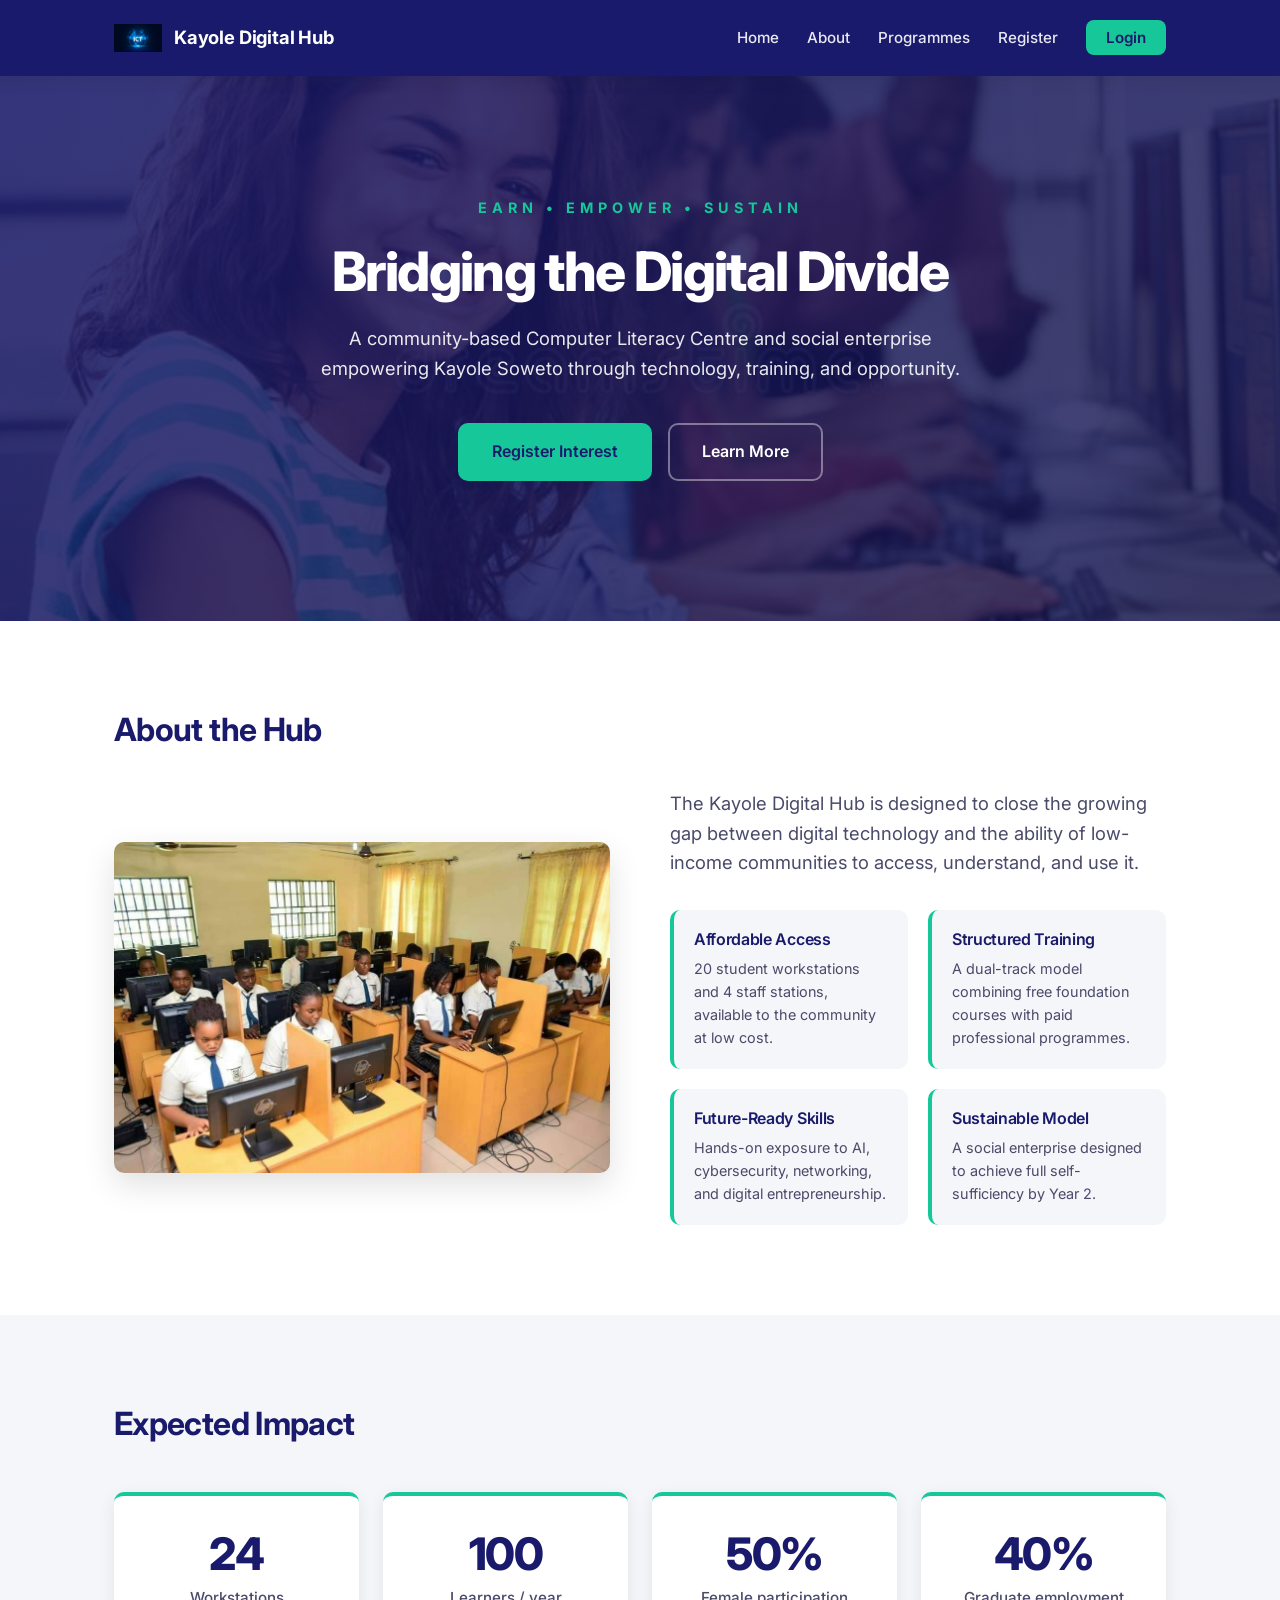
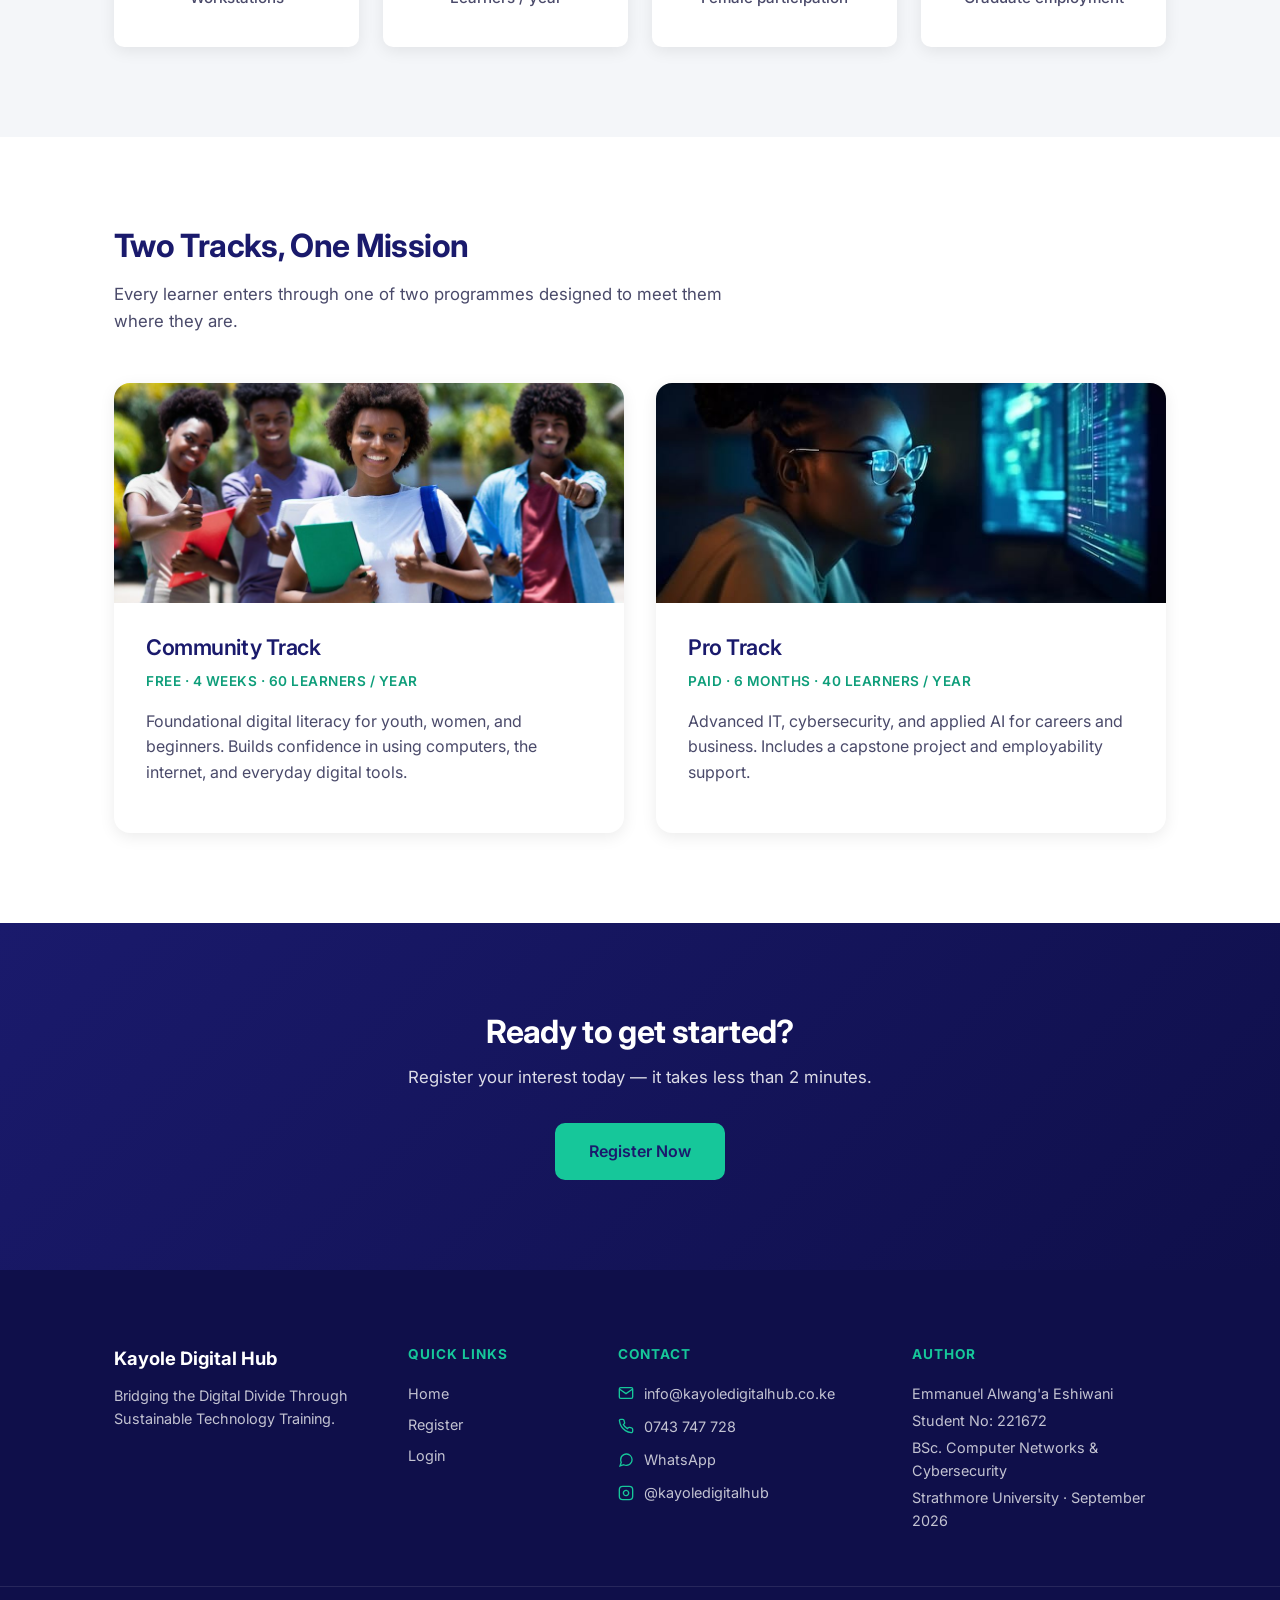
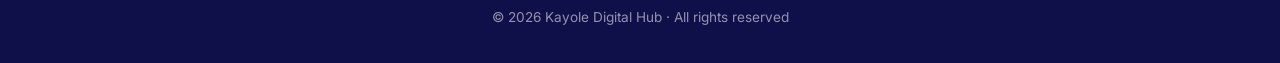
==== index.html @ 2f89bd7b "Add complete Kayole Digital Hub web application" ====
<!DOCTYPE html>
<html lang="en">
<head>
  <meta charset="UTF-8">
  <meta name="viewport" content="width=device-width, initial-scale=1.0">
  <title>Kayole Digital Hub — Bridging the Digital Divide</title>
  <meta name="description" content="A community-based Computer Literacy Centre and social enterprise in Kayole Soweto, Nairobi.">
  <link rel="icon" type="image/jpeg" href="assets/images/logo.jpeg">
  <link rel="preconnect" href="https://fonts.googleapis.com">
  <link rel="preconnect" href="https://fonts.gstatic.com" crossorigin>
  <link href="https://fonts.googleapis.com/css2?family=Inter:wght@400;500;600;700;800&display=swap" rel="stylesheet">
  <link rel="stylesheet" href="css/style.css">
</head>
<body>

  <!-- ============ NAVIGATION ============ -->
  <nav class="navbar">
    <div class="container nav-container">
      <a href="index.html" class="logo">
        <img src="assets/images/logo.jpeg" alt="Kayole Digital Hub logo" class="logo-img">
        <span>Kayole Digital Hub</span>
      </a>
      <ul class="nav-links">
        <li><a href="index.html">Home</a></li>
        <li><a href="#about">About</a></li>
        <li><a href="#tracks">Programmes</a></li>
        <li><a href="register.html">Register</a></li>
        <li><a href="login.html" class="btn-nav">Login</a></li>
      </ul>
    </div>
  </nav>

  <!-- ============ HERO ============ -->
  <header class="hero hero-image">
    <div class="hero-overlay"></div>
    <div class="container hero-content">
      <p class="tagline">EARN • EMPOWER • SUSTAIN</p>
      <h1>Bridging the Digital Divide</h1>
      <p class="hero-sub">
        A community-based Computer Literacy Centre and social enterprise
        empowering Kayole Soweto through technology, training, and opportunity.
      </p>
      <div class="hero-actions">
        <a href="register.html" class="btn-primary">Register Interest</a>
        <a href="#about" class="btn-secondary">Learn More</a>
      </div>
    </div>
  </header>

  <!-- ============ ABOUT ============ -->
  <section id="about" class="about">
    <div class="container">
      <h2>About the Hub</h2>
      <div class="about-layout">
        <div class="about-image">
          <img src="assets/images/about.jpg" alt="Learners at the Kayole Digital Hub">
        </div>
        <div class="about-text">
          <p class="lead">
            The Kayole Digital Hub is designed to close the growing gap between
            digital technology and the ability of low-income communities to access,
            understand, and use it.
          </p>
          <div class="about-grid">
            <div class="about-item">
              <h3>Affordable Access</h3>
              <p>20 student workstations and 4 staff stations, available to the community at low cost.</p>
            </div>
            <div class="about-item">
              <h3>Structured Training</h3>
              <p>A dual-track model combining free foundation courses with paid professional programmes.</p>
            </div>
            <div class="about-item">
              <h3>Future-Ready Skills</h3>
              <p>Hands-on exposure to AI, cybersecurity, networking, and digital entrepreneurship.</p>
            </div>
            <div class="about-item">
              <h3>Sustainable Model</h3>
              <p>A social enterprise designed to achieve full self-sufficiency by Year 2.</p>
            </div>
          </div>
        </div>
      </div>
    </div>
  </section>

  <!-- ============ IMPACT ============ -->
  <section class="impact">
    <div class="container">
      <h2>Expected Impact</h2>
      <div class="stats-grid">
        <div class="stat">
          <div class="stat-number">24</div>
          <div class="stat-label">Workstations</div>
        </div>
        <div class="stat">
          <div class="stat-number">100</div>
          <div class="stat-label">Learners / year</div>
        </div>
        <div class="stat">
          <div class="stat-number">50%</div>
          <div class="stat-label">Female participation</div>
        </div>
        <div class="stat">
          <div class="stat-number">40%</div>
          <div class="stat-label">Graduate employment</div>
        </div>
      </div>
    </div>
  </section>

  <!-- ============ TWO TRACKS ============ -->
  <section id="tracks" class="tracks">
    <div class="container">
      <h2>Two Tracks, One Mission</h2>
      <p class="section-intro">
        Every learner enters through one of two programmes designed to meet
        them where they are.
      </p>
      <div class="tracks-grid">
        <div class="track-card">
          <div class="track-image">
            <img src="assets/images/community-track.jpg" alt="Community Track learners">
          </div>
          <div class="track-body">
            <h3>Community Track</h3>
            <p class="track-meta">Free · 4 weeks · 60 learners / year</p>
            <p>Foundational digital literacy for youth, women, and beginners.
               Builds confidence in using computers, the internet, and everyday
               digital tools.</p>
          </div>
        </div>
        <div class="track-card">
          <div class="track-image">
            <img src="assets/images/pro-track.jpg" alt="Pro Track learners">
          </div>
          <div class="track-body">
            <h3>Pro Track</h3>
            <p class="track-meta">Paid · 6 months · 40 learners / year</p>
            <p>Advanced IT, cybersecurity, and applied AI for careers and business.
               Includes a capstone project and employability support.</p>
          </div>
        </div>
      </div>
    </div>
  </section>

  <!-- ============ CALL TO ACTION ============ -->
  <section class="cta">
    <div class="container">
      <h2>Ready to get started?</h2>
      <p>Register your interest today — it takes less than 2 minutes.</p>
      <a href="register.html" class="btn-primary">Register Now</a>
    </div>
  </section>

  <!-- ============ FOOTER ============ -->
  <footer class="footer">
    <div class="container footer-grid">

      <div class="footer-col">
        <p class="footer-brand">Kayole Digital Hub</p>
        <p>Bridging the Digital Divide Through Sustainable Technology Training.</p>
      </div>

      <div class="footer-col">
        <p class="footer-heading">Quick Links</p>
        <ul class="footer-links">
          <li><a href="index.html">Home</a></li>
          <li><a href="register.html">Register</a></li>
          <li><a href="login.html">Login</a></li>
        </ul>
      </div>

      <div class="footer-col">
        <p class="footer-heading">Contact</p>
        <ul class="footer-contact">
          <li>
            <svg width="16" height="16" viewBox="0 0 24 24" fill="none" stroke="currentColor" stroke-width="2"><path d="M4 4h16c1.1 0 2 .9 2 2v12c0 1.1-.9 2-2 2H4c-1.1 0-2-.9-2-2V6c0-1.1.9-2 2-2z"/><polyline points="22,6 12,13 2,6"/></svg>
            <a href="mailto:info@kayoledigitalhub.co.ke">info@kayoledigitalhub.co.ke</a>
          </li>
          <li>
            <svg width="16" height="16" viewBox="0 0 24 24" fill="none" stroke="currentColor" stroke-width="2"><path d="M22 16.92v3a2 2 0 0 1-2.18 2 19.79 19.79 0 0 1-8.63-3.07 19.5 19.5 0 0 1-6-6 19.79 19.79 0 0 1-3.07-8.67A2 2 0 0 1 4.11 2h3a2 2 0 0 1 2 1.72 12.84 12.84 0 0 0 .7 2.81 2 2 0 0 1-.45 2.11L8.09 9.91a16 16 0 0 0 6 6l1.27-1.27a2 2 0 0 1 2.11-.45 12.84 12.84 0 0 0 2.81.7A2 2 0 0 1 22 16.92z"/></svg>
            <a href="tel:0743747728">0743 747 728</a>
          </li>
          <li>
            <svg width="16" height="16" viewBox="0 0 24 24" fill="none" stroke="currentColor" stroke-width="2"><path d="M21 11.5a8.38 8.38 0 0 1-.9 3.8 8.5 8.5 0 0 1-7.6 4.7 8.38 8.38 0 0 1-3.8-.9L3 21l1.9-5.7a8.38 8.38 0 0 1-.9-3.8 8.5 8.5 0 0 1 4.7-7.6 8.38 8.38 0 0 1 3.8-.9h.5a8.48 8.48 0 0 1 8 8v.5z"/></svg>
            <a href="https://wa.me/254743747728" target="_blank" rel="noopener">WhatsApp</a>
          </li>
          <li>
            <svg width="16" height="16" viewBox="0 0 24 24" fill="none" stroke="currentColor" stroke-width="2"><rect x="2" y="2" width="20" height="20" rx="5" ry="5"/><path d="M16 11.37A4 4 0 1 1 12.63 8 4 4 0 0 1 16 11.37z"/><line x1="17.5" y1="6.5" x2="17.51" y2="6.5"/></svg>
            <a href="https://instagram.com/kayoledigitalhub" target="_blank" rel="noopener">@kayoledigitalhub</a>
          </li>
        </ul>
      </div>

      <div class="footer-col">
        <p class="footer-heading">Author</p>
        <p>Emmanuel Alwang'a Eshiwani</p>
        <p>Student No: 221672</p>
        <p>BSc. Computer Networks &amp; Cybersecurity</p>
        <p>Strathmore University · September 2026</p>
      </div>

    </div>
    <div class="footer-bottom">
      <p>© 2026 Kayole Digital Hub · All rights reserved</p>
    </div>
  </footer>

  <!-- ============ SCRIPTS ============ -->
  <script src="js/supabase.min.js"></script>
  <script src="js/supabase-config.js"></script>

</body>
</html>
---- css/style.css ----
/* ============================================
   KAYOLE DIGITAL HUB — Main Stylesheet
   Colours match the project PowerPoint theme
   ============================================ */

/* ---------- 1. VARIABLES ---------- */
:root {
  --navy: #1a1a6c;
  --navy-deep: #0f0f4a;
  --teal: #16c79a;
  --teal-dark: #0e9e7a;
  --white: #ffffff;
  --grey-light: #f4f6f9;
  --grey-mid: #e5e7eb;
  --grey-text: #4a4a6a;
  --shadow-sm: 0 2px 8px rgba(0, 0, 0, 0.06);
  --shadow: 0 4px 16px rgba(0, 0, 0, 0.08);
  --shadow-lg: 0 12px 32px rgba(0, 0, 0, 0.12);
  --radius: 10px;
  --radius-lg: 16px;
}

/* ---------- 2. RESET ---------- */
* {
  margin: 0;
  padding: 0;
  box-sizing: border-box;
}

html { scroll-behavior: smooth; }

/* ---------- 3. BASE ---------- */
body {
  font-family: 'Inter', 'Segoe UI', system-ui, sans-serif;
  font-size: 16px;
  line-height: 1.6;
  color: var(--grey-text);
  background: var(--white);
  -webkit-font-smoothing: antialiased;
}

.container {
  max-width: 1100px;
  margin: 0 auto;
  padding: 0 24px;
}

h1, h2, h3 {
  color: var(--navy);
  line-height: 1.2;
  margin-bottom: 0.5em;
  letter-spacing: -0.02em;
}

h1 { font-size: 2.8rem; font-weight: 800; }
h2 { font-size: 2rem; font-weight: 700; }
h3 { font-size: 1.25rem; font-weight: 600; }

p { margin-bottom: 1em; }

a { color: var(--teal-dark); text-decoration: none; transition: color 0.2s; }
a:hover { color: var(--teal); }

/* ---------- 4. NAVBAR ---------- */
.navbar {
  background: var(--navy);
  padding: 14px 0;
  position: sticky;
  top: 0;
  z-index: 100;
  box-shadow: var(--shadow);
}

.nav-container {
  display: flex;
  justify-content: space-between;
  align-items: center;
  gap: 24px;
}

.logo {
  display: flex;
  align-items: center;
  gap: 12px;
  color: var(--white);
  font-size: 1.15rem;
  font-weight: 700;
  letter-spacing: -0.01em;
}

.logo:hover { color: var(--white); }

.logo-img {
  width: 48px;
  height: 48px;
  object-fit: contain;
  border-radius: 6px;
}

.nav-links {
  list-style: none;
  display: flex;
  align-items: center;
  gap: 28px;
}

.nav-links a {
  color: rgba(255, 255, 255, 0.9);
  font-weight: 500;
  font-size: 0.95rem;
}

.nav-links a:hover {
  color: var(--teal);
}

.btn-nav {
  background: var(--teal);
  color: var(--navy) !important;
  padding: 8px 20px;
  border-radius: 8px;
  font-weight: 600 !important;
  transition: background 0.2s;
}

.btn-nav:hover {
  background: var(--teal-dark);
  color: var(--white) !important;
}

/* ---------- 5. HERO ---------- */
.hero {
  position: relative;
  background: linear-gradient(135deg, var(--navy) 0%, var(--navy-deep) 100%);
  color: var(--white);
  padding: 120px 0 140px;
  text-align: center;
  overflow: hidden;
}

.hero-image {
  background-image: url('../assets/images/hero.jpg');
  background-size: cover;
  background-position: center;
  background-repeat: no-repeat;
}

.hero-overlay {
  position: absolute;
  top: 0;
  left: 0;
  width: 100%;
  height: 100%;
  background: linear-gradient(135deg, rgba(26, 26, 108, 0.88), rgba(15, 15, 74, 0.78));
  z-index: 1;
}

.hero-content {
  position: relative;
  z-index: 2;
}

.hero h1 {
  color: var(--white);
  font-size: 3.4rem;
  margin-bottom: 20px;
  letter-spacing: -0.03em;
}

.tagline {
  color: var(--teal);
  font-weight: 700;
  letter-spacing: 5px;
  font-size: 0.9rem;
  margin-bottom: 20px;
  text-transform: uppercase;
}

.hero-sub {
  color: rgba(255, 255, 255, 0.9);
  font-size: 1.15rem;
  max-width: 640px;
  margin: 0 auto 40px;
  line-height: 1.6;
}

.hero-actions {
  display: flex;
  gap: 16px;
  justify-content: center;
  flex-wrap: wrap;
}

/* ---------- 6. BUTTONS ---------- */
.btn-primary,
.btn-secondary {
  display: inline-block;
  padding: 14px 32px;
  border-radius: var(--radius);
  font-weight: 600;
  font-size: 1rem;
  transition: background 0.2s, transform 0.1s, color 0.2s, border-color 0.2s;
  cursor: pointer;
  text-decoration: none;
}

.btn-primary {
  background: var(--teal);
  color: var(--navy);
  border: 2px solid var(--teal);
}

.btn-primary:hover {
  background: var(--teal-dark);
  border-color: var(--teal-dark);
  color: var(--white);
  transform: translateY(-2px);
}

.btn-secondary {
  background: transparent;
  color: var(--white);
  border: 2px solid rgba(255, 255, 255, 0.4);
}

.btn-secondary:hover {
  border-color: var(--teal);
  color: var(--teal);
  transform: translateY(-2px);
}

/* ---------- 7. ABOUT ---------- */
.about {
  padding: 90px 0;
  background: var(--white);
}

.about-layout {
  display: grid;
  grid-template-columns: 1fr 1fr;
  gap: 60px;
  align-items: center;
  margin-top: 40px;
}

.about-image img {
  width: 100%;
  height: auto;
  border-radius: var(--radius);
  box-shadow: var(--shadow-lg);
  display: block;
}

.about-text .lead {
  font-size: 1.15rem;
  margin-bottom: 32px;
  color: var(--grey-text);
}

.about-grid {
  display: grid;
  grid-template-columns: 1fr 1fr;
  gap: 20px;
}

.about-item {
  padding: 20px;
  background: var(--grey-light);
  border-radius: var(--radius);
  border-left: 4px solid var(--teal);
}

.about-item h3 {
  color: var(--navy);
  margin-bottom: 8px;
  font-size: 1rem;
}

.about-item p {
  font-size: 0.9rem;
  color: var(--grey-text);
  margin-bottom: 0;
}

/* ---------- 8. IMPACT ---------- */
.impact {
  background: var(--grey-light);
  padding: 90px 0;
}

.stats-grid {
  display: grid;
  grid-template-columns: repeat(auto-fit, minmax(180px, 1fr));
  gap: 24px;
  margin-top: 48px;
}

.stat {
  background: var(--white);
  padding: 36px 20px;
  border-radius: var(--radius);
  text-align: center;
  box-shadow: var(--shadow);
  border-top: 4px solid var(--teal);
  transition: transform 0.2s;
}

.stat:hover {
  transform: translateY(-4px);
}

.stat-number {
  font-size: 2.8rem;
  font-weight: 800;
  color: var(--navy);
  line-height: 1;
  margin-bottom: 10px;
  letter-spacing: -0.03em;
}

.stat-label {
  color: var(--grey-text);
  font-size: 0.95rem;
  font-weight: 500;
}

/* ---------- 9. TRACKS ---------- */
.tracks {
  padding: 90px 0;
}

.section-intro {
  font-size: 1.05rem;
  max-width: 620px;
  margin-bottom: 12px;
}

.tracks-grid {
  display: grid;
  grid-template-columns: repeat(auto-fit, minmax(320px, 1fr));
  gap: 32px;
  margin-top: 48px;
}

.track-card {
  background: var(--white);
  border-radius: var(--radius-lg);
  box-shadow: var(--shadow);
  overflow: hidden;
  transition: transform 0.2s, box-shadow 0.2s;
  display: flex;
  flex-direction: column;
}

.track-card:hover {
  transform: translateY(-4px);
  box-shadow: var(--shadow-lg);
}

.track-image {
  width: 100%;
  height: 220px;
  overflow: hidden;
}

.track-image img {
  width: 100%;
  height: 100%;
  object-fit: cover;
  display: block;
  transition: transform 0.4s;
}

.track-card:hover .track-image img {
  transform: scale(1.05);
}

.track-body {
  padding: 32px;
  flex: 1;
  display: flex;
  flex-direction: column;
}

.track-card h3 {
  color: var(--navy);
  font-size: 1.35rem;
  margin-bottom: 10px;
}

.track-meta {
  color: var(--teal-dark);
  font-size: 0.85rem;
  font-weight: 600;
  margin-bottom: 16px;
  text-transform: uppercase;
  letter-spacing: 0.5px;
}

/* ---------- 10. CALL TO ACTION ---------- */
.cta {
  background: linear-gradient(135deg, var(--navy) 0%, var(--navy-deep) 100%);
  color: var(--white);
  padding: 90px 0;
  text-align: center;
}

.cta h2 {
  color: var(--white);
  font-size: 2rem;
  margin-bottom: 12px;
}

.cta p {
  color: rgba(255, 255, 255, 0.85);
  font-size: 1.05rem;
  margin-bottom: 32px;
}

/* ---------- 11. FOOTER ---------- */
.footer {
  background: var(--navy-deep);
  color: rgba(255, 255, 255, 0.75);
  padding: 70px 0 0;
  font-size: 0.9rem;
}

.footer-grid {
  display: grid;
  grid-template-columns: 1.5fr 1fr 1.5fr 1.5fr;
  gap: 40px;
  padding-bottom: 50px;
}

.footer-col p {
  margin: 4px 0;
}

.footer-brand {
  color: var(--white) !important;
  font-weight: 700;
  font-size: 1.15rem;
  margin-bottom: 10px !important;
}

.footer-heading {
  color: var(--teal);
  font-weight: 700;
  font-size: 0.85rem;
  text-transform: uppercase;
  letter-spacing: 1px;
  margin-bottom: 16px !important;
}

.footer-links {
  list-style: none;
  padding: 0;
}

.footer-links li {
  margin-bottom: 8px;
}

.footer-links a {
  color: rgba(255, 255, 255, 0.75);
  transition: color 0.2s;
}

.footer-links a:hover {
  color: var(--teal);
}

.footer-contact {
  list-style: none;
  padding: 0;
}

.footer-contact li {
  display: flex;
  align-items: center;
  gap: 10px;
  margin-bottom: 10px;
}

.footer-contact svg {
  color: var(--teal);
  flex-shrink: 0;
}

.footer-contact a {
  color: rgba(255, 255, 255, 0.75);
  transition: color 0.2s;
}

.footer-contact a:hover {
  color: var(--teal);
}

.footer-bottom {
  border-top: 1px solid rgba(255, 255, 255, 0.1);
  padding: 20px 0;
  text-align: center;
  font-size: 0.85rem;
  color: rgba(255, 255, 255, 0.55);
}

/* ---------- 12. RESPONSIVE ---------- */
@media (max-width: 900px) {
  .about-layout,
  .footer-grid {
    grid-template-columns: 1fr;
    gap: 32px;
  }
}

@media (max-width: 700px) {
  .hero h1 { font-size: 2.2rem; }
  .hero { padding: 80px 0 90px; }
  .nav-links { gap: 14px; }
  .nav-links a { font-size: 0.85rem; }
  .logo { font-size: 1rem; gap: 8px; }
  .logo-img { width: 36px; height: 36px; }
  h2 { font-size: 1.6rem; }
  .stat-number { font-size: 2.2rem; }
  .about-grid { grid-template-columns: 1fr; }
  .tracks-grid { grid-template-columns: 1fr; }
  .track-image { height: 180px; }
}

/* ---------- 13. THANK YOU PAGE ---------- */
.thankyou-page {
  min-height: calc(100vh - 200px);
  display: flex;
  align-items: center;
  justify-content: center;
  padding: 80px 0;
  background: var(--grey-light);
}

.thankyou-container {
  max-width: 520px;
  text-align: center;
  background: var(--white);
  padding: 60px 40px;
  border-radius: var(--radius-lg);
  box-shadow: var(--shadow);
}

.thankyou-icon {
  width: 80px;
  height: 80px;
  border-radius: 50%;
  background: var(--teal);
  color: var(--white);
  font-size: 44px;
  font-weight: 700;
  display: flex;
  align-items: center;
  justify-content: center;
  margin: 0 auto 28px;
}

.thankyou-container h1 {
  color: var(--navy);
  margin-bottom: 16px;
}

.thankyou-container p {
  color: var(--grey-text);
  font-size: 1rem;
  margin-bottom: 12px;
}

.thankyou-container .btn-primary {
  margin-top: 24px;
}
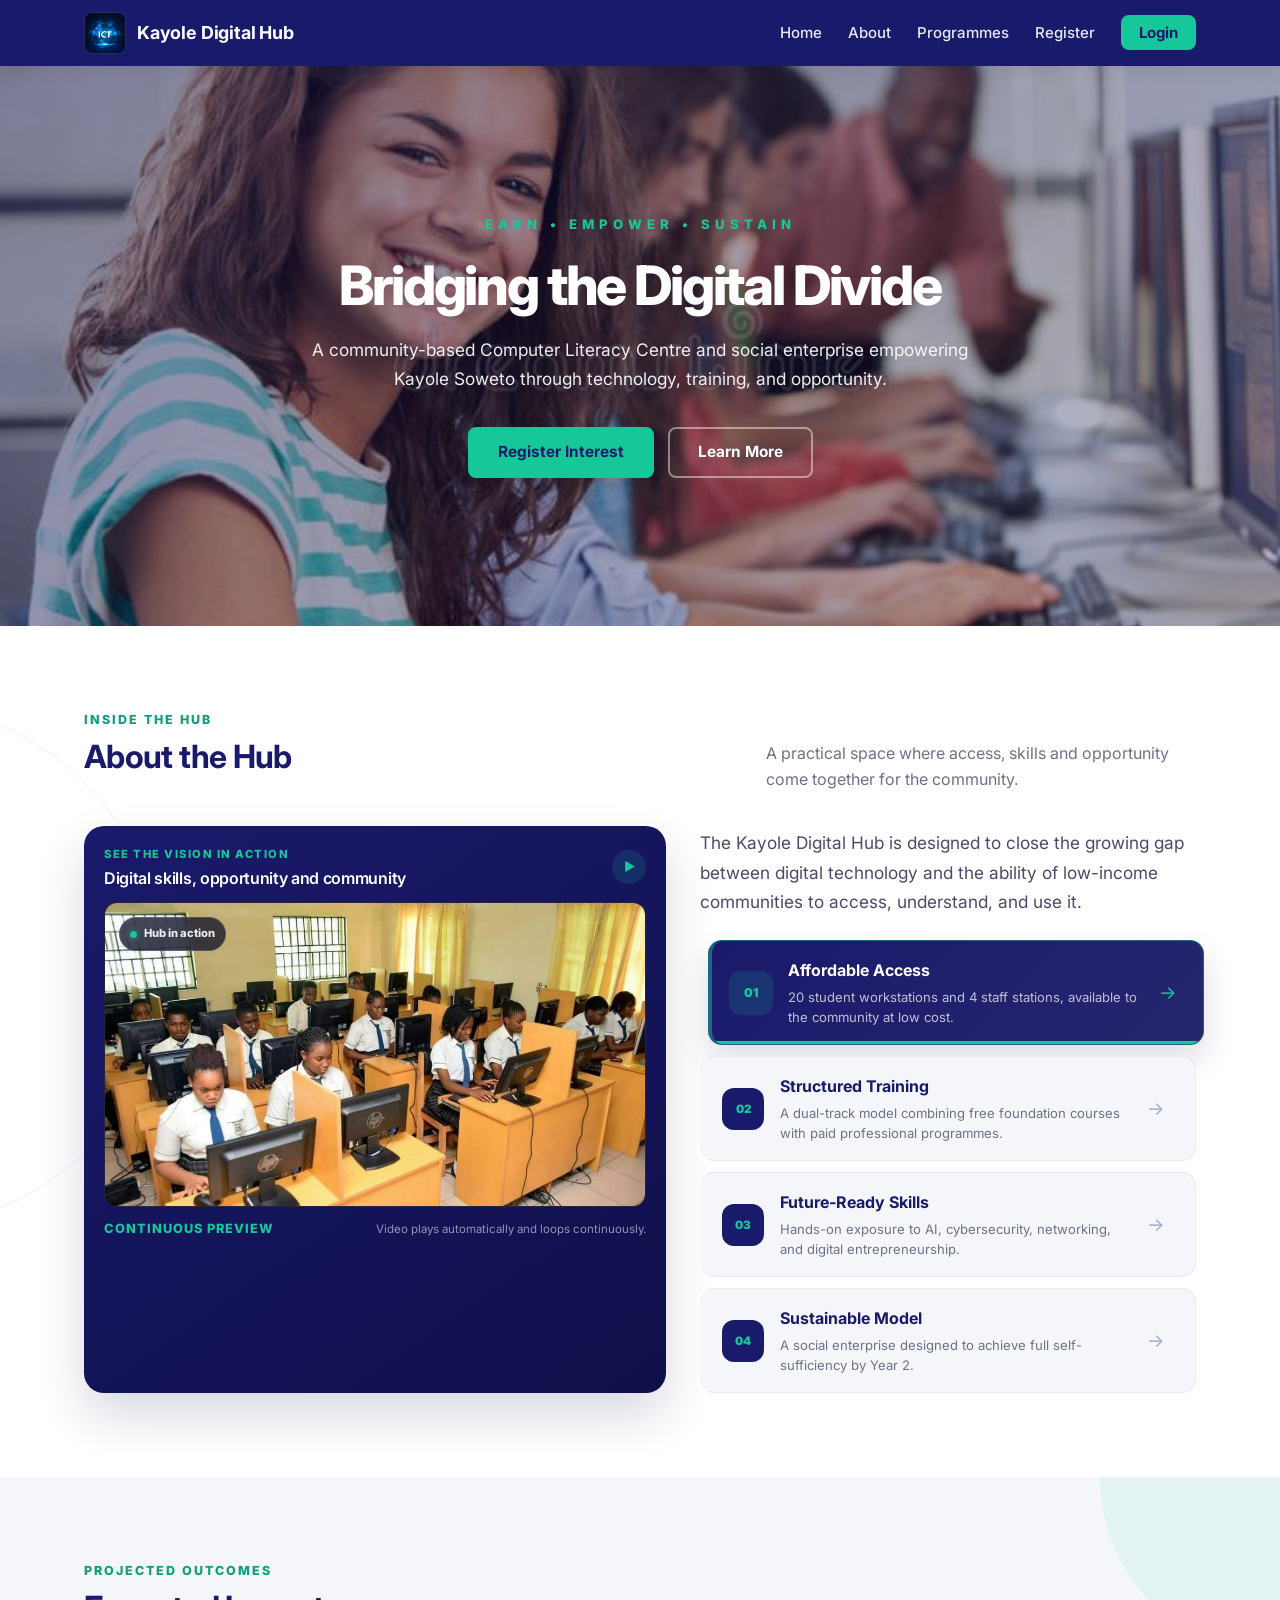
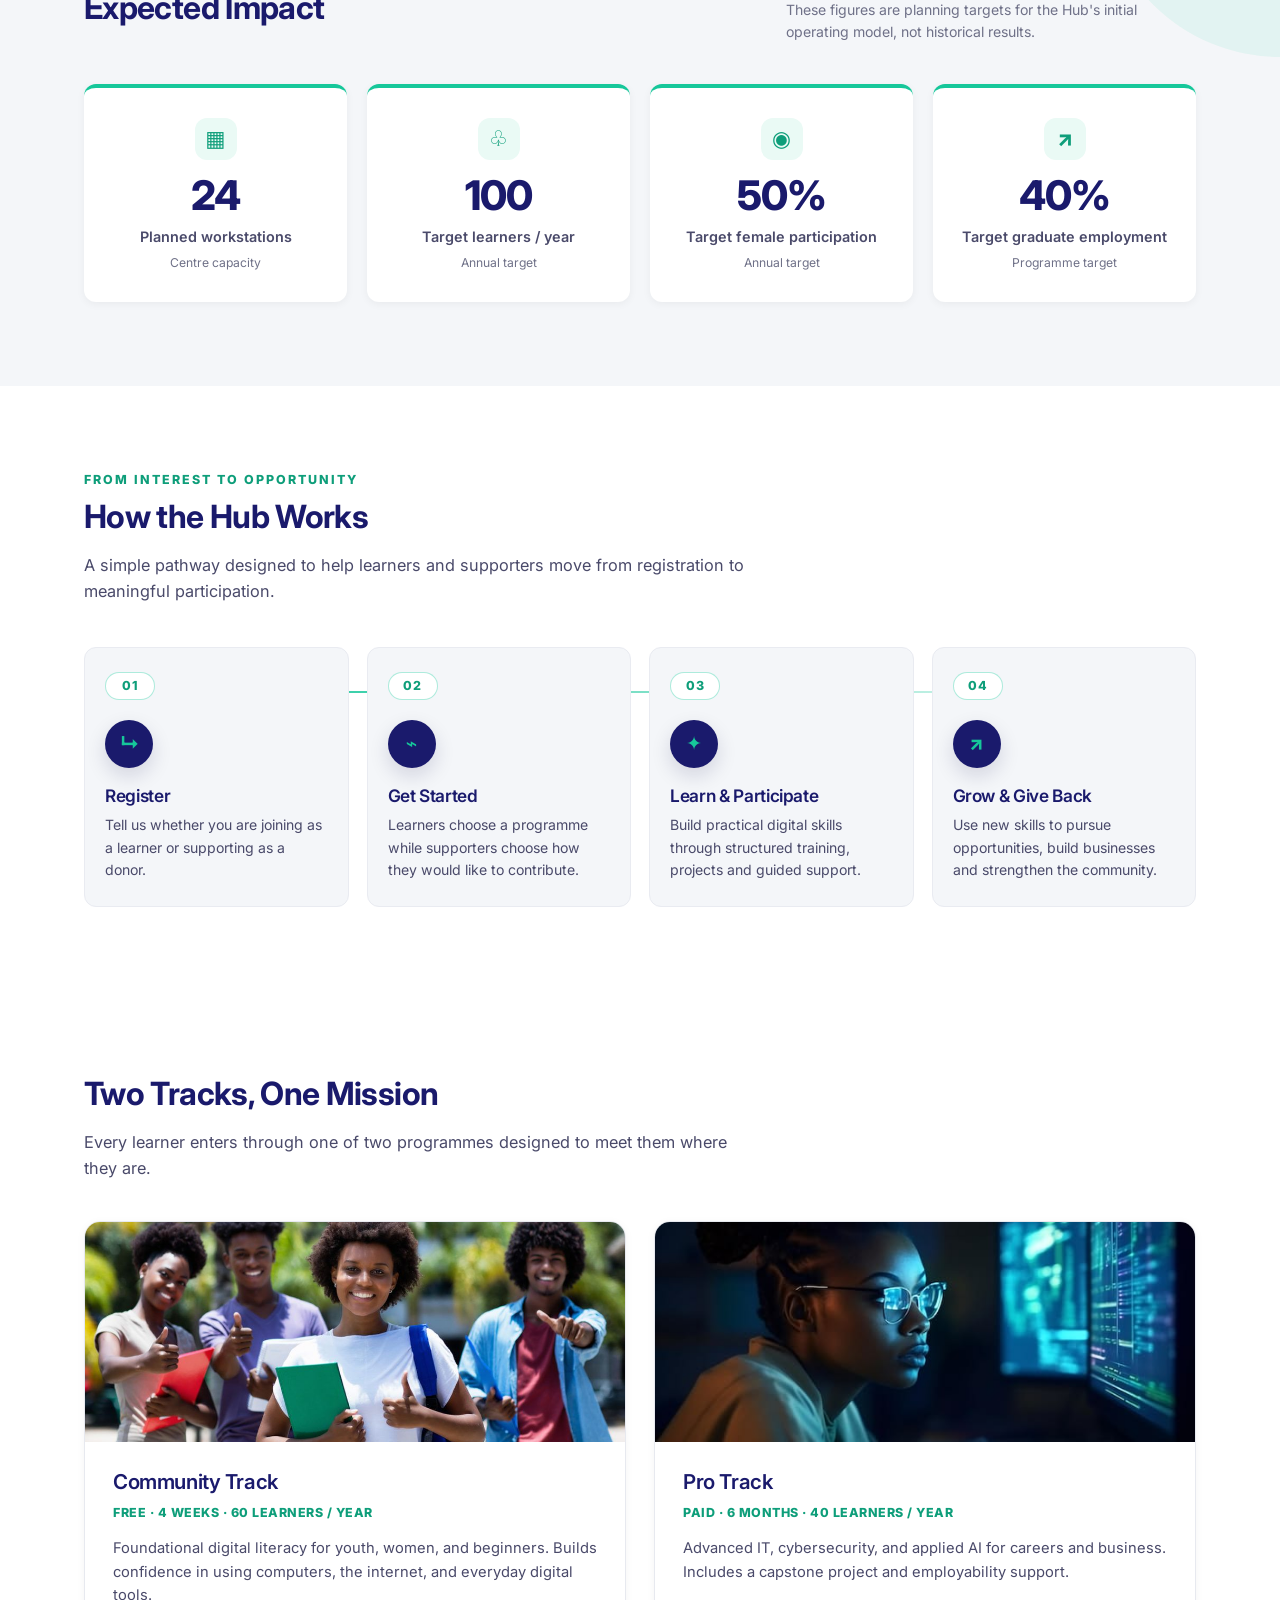
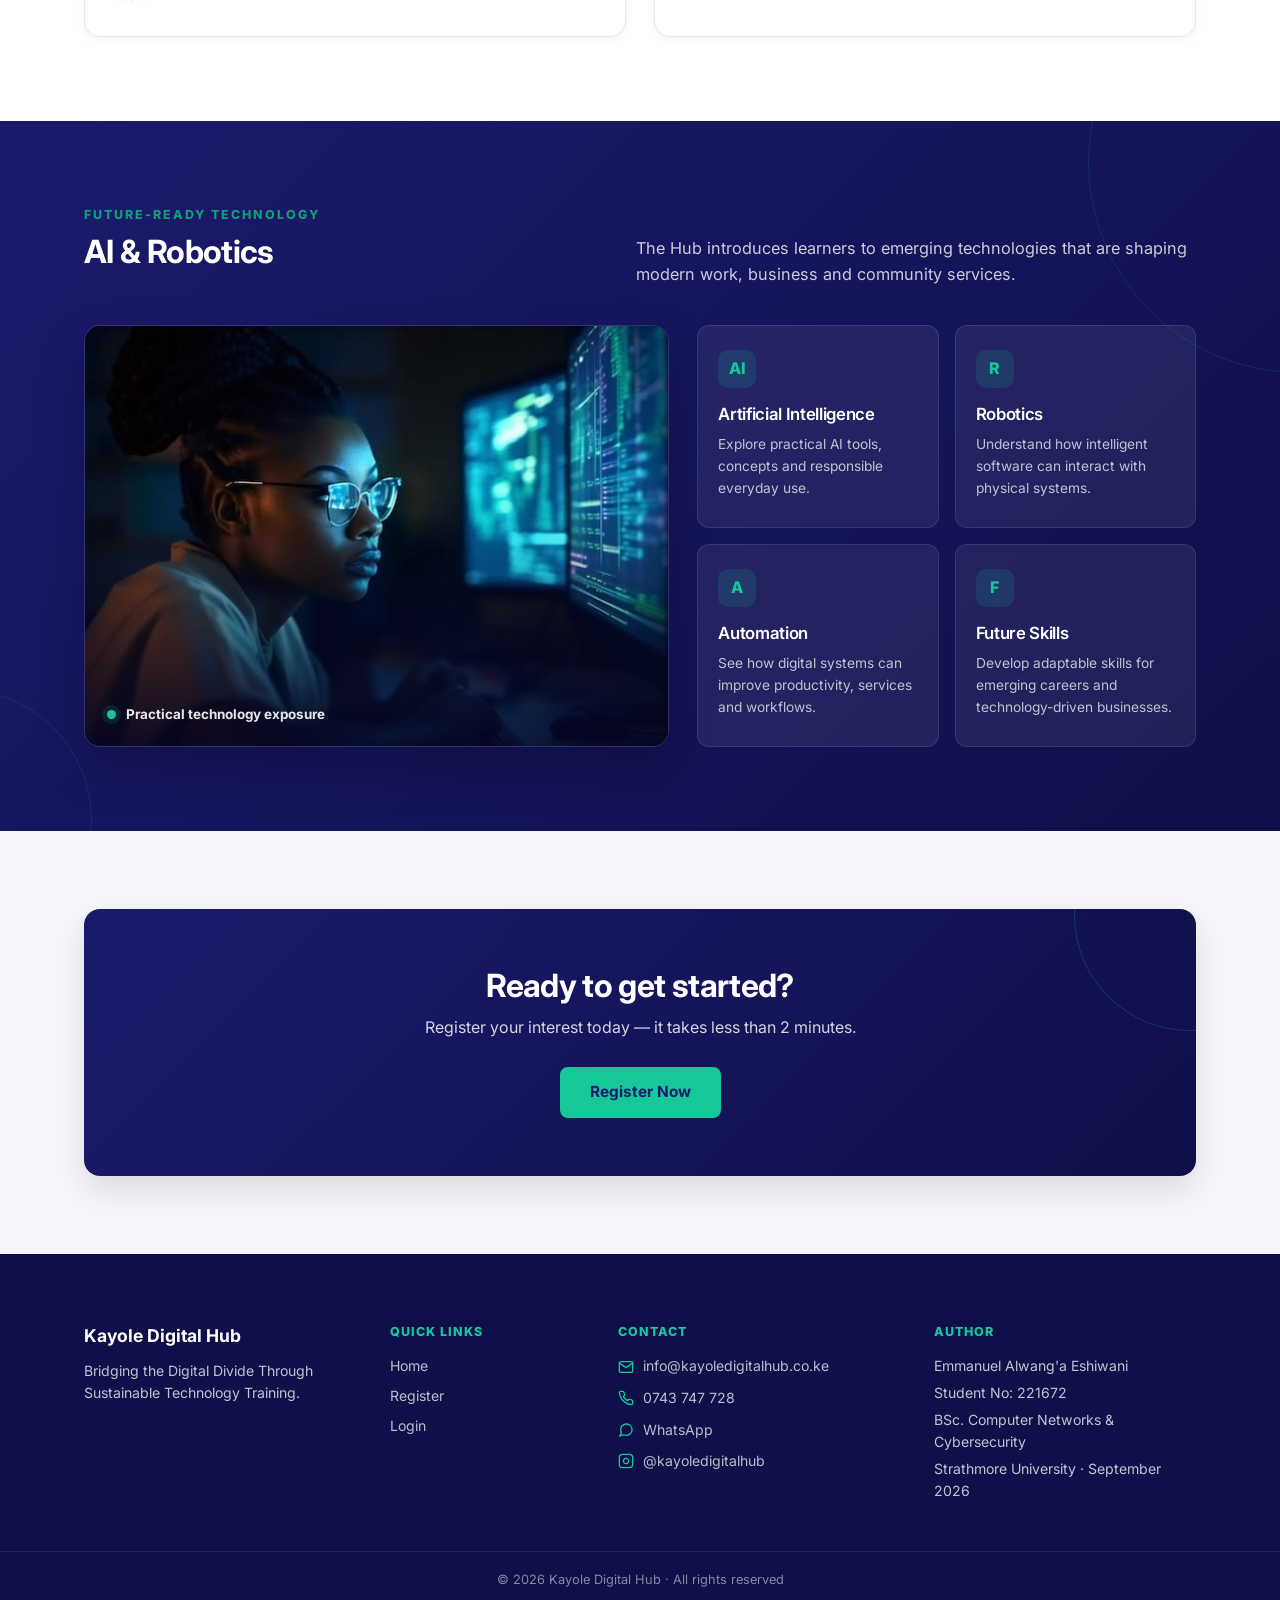
==== commit 52cf963d: "Update Kayole Digital Hub design and functionality" ====
--- a/index.html
+++ b/index.html
@@ -10,6 +10,7 @@
   <link rel="preconnect" href="https://fonts.gstatic.com" crossorigin>
   <link href="https://fonts.googleapis.com/css2?family=Inter:wght@400;500;600;700;800&display=swap" rel="stylesheet">
   <link rel="stylesheet" href="css/style.css">
+  <link rel="stylesheet" href="css/enhancements.css">
 </head>
 <body>
 
@@ -21,7 +22,7 @@
         <span>Kayole Digital Hub</span>
       </a>
       <ul class="nav-links">
-        <li><a href="index.html">Home</a></li>
+        <li><a href="index.html" aria-current="page">Home</a></li>
         <li><a href="#about">About</a></li>
         <li><a href="#tracks">Programmes</a></li>
         <li><a href="register.html">Register</a></li>
@@ -30,8 +31,13 @@
     </div>
   </nav>
 
-  <!-- ============ HERO ============ -->
-  <header class="hero hero-image">
+  <!-- ============ HERO (3-image cross-fade slideshow) ============ -->
+  <header class="hero">
+    <div class="hero-slides">
+      <div class="hero-slide active" style="background-image: url('assets/images/hero.jpg');"></div>
+      <div class="hero-slide" style="background-image: url('assets/images/hero-2.jpg');"></div>
+      <div class="hero-slide" style="background-image: url('assets/images/hero-3.jpg');"></div>
+    </div>
     <div class="hero-overlay"></div>
     <div class="container hero-content">
       <p class="tagline">EARN • EMPOWER • SUSTAIN</p>
@@ -48,36 +54,68 @@
   </header>
 
   <!-- ============ ABOUT ============ -->
-  <section id="about" class="about">
-    <div class="container">
-      <h2>About the Hub</h2>
-      <div class="about-layout">
-        <div class="about-image">
-          <img src="assets/images/about.jpg" alt="Learners at the Kayole Digital Hub">
-        </div>
-        <div class="about-text">
+  <section id="about" class="about about-showcase">
+    <div class="container">
+      <div class="about-heading reveal-item">
+        <div>
+          <p class="section-kicker">Inside the Hub</p>
+          <h2>About the Hub</h2>
+        </div>
+        <p class="about-heading-note">A practical space where access, skills and opportunity come together for the community.</p>
+      </div>
+
+      <div class="about-showcase-grid">
+        <div class="about-video-card reveal-item">
+          <div class="about-video-heading">
+            <div>
+              <span class="about-video-kicker">See the vision in action</span>
+              <h3>Digital skills, opportunity and community</h3>
+            </div>
+            <span class="about-play-badge" aria-hidden="true">▶</span>
+          </div>
+          <div class="about-video-frame">
+            <video class="hub-video" autoplay muted loop playsinline preload="metadata" poster="assets/images/about.jpg" aria-label="Kayole Digital Hub video">
+              <source src="assets/videos/videos.mp4" type="video/mp4">
+              Your browser does not support the video element.
+            </video>
+            <div class="video-live-badge"><span></span> Hub in action</div>
+          </div>
+          <div class="video-caption">
+            <span>Continuous preview</span>
+            <small>Video plays automatically and loops continuously.</small>
+          </div>
+        </div>
+
+        <div class="about-content-panel reveal-item">
           <p class="lead">
-            The Kayole Digital Hub is designed to close the growing gap between
-            digital technology and the ability of low-income communities to access,
-            understand, and use it.
+            The Kayole Digital Hub is designed to close the growing gap between digital technology and the ability of low-income communities to access, understand, and use it.
           </p>
-          <div class="about-grid">
-            <div class="about-item">
-              <h3>Affordable Access</h3>
-              <p>20 student workstations and 4 staff stations, available to the community at low cost.</p>
-            </div>
-            <div class="about-item">
-              <h3>Structured Training</h3>
-              <p>A dual-track model combining free foundation courses with paid professional programmes.</p>
-            </div>
-            <div class="about-item">
-              <h3>Future-Ready Skills</h3>
-              <p>Hands-on exposure to AI, cybersecurity, networking, and digital entrepreneurship.</p>
-            </div>
-            <div class="about-item">
-              <h3>Sustainable Model</h3>
-              <p>A social enterprise designed to achieve full self-sufficiency by Year 2.</p>
-            </div>
+
+          <div class="about-feature-list" data-about-rotation>
+            <button type="button" class="about-feature is-active" data-about-feature="0">
+              <span class="about-feature-number">01</span>
+              <span class="about-feature-copy"><strong>Affordable Access</strong><span>20 student workstations and 4 staff stations, available to the community at low cost.</span></span>
+              <span class="about-feature-arrow" aria-hidden="true">→</span>
+              <span class="about-feature-progress" aria-hidden="true"><i></i></span>
+            </button>
+            <button type="button" class="about-feature" data-about-feature="1">
+              <span class="about-feature-number">02</span>
+              <span class="about-feature-copy"><strong>Structured Training</strong><span>A dual-track model combining free foundation courses with paid professional programmes.</span></span>
+              <span class="about-feature-arrow" aria-hidden="true">→</span>
+              <span class="about-feature-progress" aria-hidden="true"><i></i></span>
+            </button>
+            <button type="button" class="about-feature" data-about-feature="2">
+              <span class="about-feature-number">03</span>
+              <span class="about-feature-copy"><strong>Future-Ready Skills</strong><span>Hands-on exposure to AI, cybersecurity, networking, and digital entrepreneurship.</span></span>
+              <span class="about-feature-arrow" aria-hidden="true">→</span>
+              <span class="about-feature-progress" aria-hidden="true"><i></i></span>
+            </button>
+            <button type="button" class="about-feature" data-about-feature="3">
+              <span class="about-feature-number">04</span>
+              <span class="about-feature-copy"><strong>Sustainable Model</strong><span>A social enterprise designed to achieve full self-sufficiency by Year 2.</span></span>
+              <span class="about-feature-arrow" aria-hidden="true">→</span>
+              <span class="about-feature-progress" aria-hidden="true"><i></i></span>
+            </button>
           </div>
         </div>
       </div>
@@ -87,24 +125,50 @@
   <!-- ============ IMPACT ============ -->
   <section class="impact">
     <div class="container">
-      <h2>Expected Impact</h2>
-      <div class="stats-grid">
-        <div class="stat">
-          <div class="stat-number">24</div>
-          <div class="stat-label">Workstations</div>
-        </div>
-        <div class="stat">
-          <div class="stat-number">100</div>
-          <div class="stat-label">Learners / year</div>
-        </div>
-        <div class="stat">
-          <div class="stat-number">50%</div>
-          <div class="stat-label">Female participation</div>
-        </div>
-        <div class="stat">
-          <div class="stat-number">40%</div>
-          <div class="stat-label">Graduate employment</div>
-        </div>
+      <div class="impact-heading">
+        <div><p class="section-kicker">Projected Outcomes</p><h2>Expected Impact</h2></div>
+        <p class="impact-note">These figures are planning targets for the Hub's initial operating model, not historical results.</p>
+      </div>
+      <div class="stats-grid reveal-group">
+        <div class="stat reveal-item">
+          <div class="stat-icon" aria-hidden="true">▦</div>
+          <div class="stat-number" data-count="24">0</div>
+          <div class="stat-label">Planned workstations</div>
+          <p class="stat-note">Centre capacity</p>
+        </div>
+        <div class="stat reveal-item">
+          <div class="stat-icon" aria-hidden="true">♧</div>
+          <div class="stat-number" data-count="100">0</div>
+          <div class="stat-label">Target learners / year</div>
+          <p class="stat-note">Annual target</p>
+        </div>
+        <div class="stat reveal-item">
+          <div class="stat-icon" aria-hidden="true">◉</div>
+          <div class="stat-number" data-count="50" data-suffix="%">0%</div>
+          <div class="stat-label">Target female participation</div>
+          <p class="stat-note">Annual target</p>
+        </div>
+        <div class="stat reveal-item">
+          <div class="stat-icon" aria-hidden="true">↗</div>
+          <div class="stat-number" data-count="40" data-suffix="%">0%</div>
+          <div class="stat-label">Target graduate employment</div>
+          <p class="stat-note">Programme target</p>
+        </div>
+      </div>
+    </div>
+  </section>
+
+  <!-- ============ HOW THE HUB WORKS ============ -->
+  <section class="how-section">
+    <div class="container">
+      <p class="section-kicker">From interest to opportunity</p>
+      <h2>How the Hub Works</h2>
+      <p class="section-intro">A simple pathway designed to help learners and supporters move from registration to meaningful participation.</p>
+      <div class="process-grid reveal-group">
+        <div class="process-step reveal-item"><div class="process-number">01</div><div class="process-marker">↳</div><h3>Register</h3><p>Tell us whether you are joining as a learner or supporting as a donor.</p></div>
+        <div class="process-step reveal-item"><div class="process-number">02</div><div class="process-marker">⌁</div><h3>Get Started</h3><p>Learners choose a programme while supporters choose how they would like to contribute.</p></div>
+        <div class="process-step reveal-item"><div class="process-number">03</div><div class="process-marker">✦</div><h3>Learn &amp; Participate</h3><p>Build practical digital skills through structured training, projects and guided support.</p></div>
+        <div class="process-step reveal-item"><div class="process-number">04</div><div class="process-marker">↗</div><h3>Grow &amp; Give Back</h3><p>Use new skills to pursue opportunities, build businesses and strengthen the community.</p></div>
       </div>
     </div>
   </section>
@@ -117,8 +181,8 @@
         Every learner enters through one of two programmes designed to meet
         them where they are.
       </p>
-      <div class="tracks-grid">
-        <div class="track-card">
+      <div class="tracks-grid reveal-group">
+        <div class="track-card reveal-item">
           <div class="track-image">
             <img src="assets/images/community-track.jpg" alt="Community Track learners">
           </div>
@@ -130,7 +194,7 @@
                digital tools.</p>
           </div>
         </div>
-        <div class="track-card">
+        <div class="track-card reveal-item">
           <div class="track-image">
             <img src="assets/images/pro-track.jpg" alt="Pro Track learners">
           </div>
@@ -145,24 +209,48 @@
     </div>
   </section>
 
+  <!-- ============ AI & ROBOTICS ============ -->
+  <section class="ai-section">
+    <div class="container">
+      <div class="ai-heading reveal-item">
+        <div><p class="section-kicker">Future-ready technology</p><h2>AI &amp; Robotics</h2></div>
+        <p class="section-intro">The Hub introduces learners to emerging technologies that are shaping modern work, business and community services.</p>
+      </div>
+      <div class="ai-feature reveal-group">
+        <div class="ai-visual reveal-item">
+          <img src="assets/images/pro-track.jpg" alt="Learner exploring technology in a digital environment">
+          <div class="ai-visual-overlay">
+            <span class="ai-live-dot"></span> Practical technology exposure
+          </div>
+        </div>
+        <div class="ai-grid reveal-group">
+          <div class="ai-card reveal-item"><div class="ai-icon">AI</div><h3>Artificial Intelligence</h3><p>Explore practical AI tools, concepts and responsible everyday use.</p></div>
+          <div class="ai-card reveal-item"><div class="ai-icon">R</div><h3>Robotics</h3><p>Understand how intelligent software can interact with physical systems.</p></div>
+          <div class="ai-card reveal-item"><div class="ai-icon">A</div><h3>Automation</h3><p>See how digital systems can improve productivity, services and workflows.</p></div>
+          <div class="ai-card reveal-item"><div class="ai-icon">F</div><h3>Future Skills</h3><p>Develop adaptable skills for emerging careers and technology-driven businesses.</p></div>
+        </div>
+      </div>
+    </div>
+  </section>
+
   <!-- ============ CALL TO ACTION ============ -->
   <section class="cta">
     <div class="container">
+      <div class="cta-panel reveal-item">
       <h2>Ready to get started?</h2>
       <p>Register your interest today — it takes less than 2 minutes.</p>
       <a href="register.html" class="btn-primary">Register Now</a>
+      </div>
     </div>
   </section>
 
   <!-- ============ FOOTER ============ -->
   <footer class="footer">
     <div class="container footer-grid">
-
       <div class="footer-col">
         <p class="footer-brand">Kayole Digital Hub</p>
         <p>Bridging the Digital Divide Through Sustainable Technology Training.</p>
       </div>
-
       <div class="footer-col">
         <p class="footer-heading">Quick Links</p>
         <ul class="footer-links">
@@ -171,29 +259,15 @@
           <li><a href="login.html">Login</a></li>
         </ul>
       </div>
-
       <div class="footer-col">
         <p class="footer-heading">Contact</p>
         <ul class="footer-contact">
-          <li>
-            <svg width="16" height="16" viewBox="0 0 24 24" fill="none" stroke="currentColor" stroke-width="2"><path d="M4 4h16c1.1 0 2 .9 2 2v12c0 1.1-.9 2-2 2H4c-1.1 0-2-.9-2-2V6c0-1.1.9-2 2-2z"/><polyline points="22,6 12,13 2,6"/></svg>
-            <a href="mailto:info@kayoledigitalhub.co.ke">info@kayoledigitalhub.co.ke</a>
-          </li>
-          <li>
-            <svg width="16" height="16" viewBox="0 0 24 24" fill="none" stroke="currentColor" stroke-width="2"><path d="M22 16.92v3a2 2 0 0 1-2.18 2 19.79 19.79 0 0 1-8.63-3.07 19.5 19.5 0 0 1-6-6 19.79 19.79 0 0 1-3.07-8.67A2 2 0 0 1 4.11 2h3a2 2 0 0 1 2 1.72 12.84 12.84 0 0 0 .7 2.81 2 2 0 0 1-.45 2.11L8.09 9.91a16 16 0 0 0 6 6l1.27-1.27a2 2 0 0 1 2.11-.45 12.84 12.84 0 0 0 2.81.7A2 2 0 0 1 22 16.92z"/></svg>
-            <a href="tel:0743747728">0743 747 728</a>
-          </li>
-          <li>
-            <svg width="16" height="16" viewBox="0 0 24 24" fill="none" stroke="currentColor" stroke-width="2"><path d="M21 11.5a8.38 8.38 0 0 1-.9 3.8 8.5 8.5 0 0 1-7.6 4.7 8.38 8.38 0 0 1-3.8-.9L3 21l1.9-5.7a8.38 8.38 0 0 1-.9-3.8 8.5 8.5 0 0 1 4.7-7.6 8.38 8.38 0 0 1 3.8-.9h.5a8.48 8.48 0 0 1 8 8v.5z"/></svg>
-            <a href="https://wa.me/254743747728" target="_blank" rel="noopener">WhatsApp</a>
-          </li>
-          <li>
-            <svg width="16" height="16" viewBox="0 0 24 24" fill="none" stroke="currentColor" stroke-width="2"><rect x="2" y="2" width="20" height="20" rx="5" ry="5"/><path d="M16 11.37A4 4 0 1 1 12.63 8 4 4 0 0 1 16 11.37z"/><line x1="17.5" y1="6.5" x2="17.51" y2="6.5"/></svg>
-            <a href="https://instagram.com/kayoledigitalhub" target="_blank" rel="noopener">@kayoledigitalhub</a>
-          </li>
+          <li><svg width="16" height="16" viewBox="0 0 24 24" fill="none" stroke="currentColor" stroke-width="2"><path d="M4 4h16c1.1 0 2 .9 2 2v12c0 1.1-.9 2-2 2H4c-1.1 0-2-.9-2-2V6c0-1.1.9-2 2-2z"/><polyline points="22,6 12,13 2,6"/></svg><a href="mailto:info@kayoledigitalhub.co.ke">info@kayoledigitalhub.co.ke</a></li>
+          <li><svg width="16" height="16" viewBox="0 0 24 24" fill="none" stroke="currentColor" stroke-width="2"><path d="M22 16.92v3a2 2 0 0 1-2.18 2 19.79 19.79 0 0 1-8.63-3.07 19.5 19.5 0 0 1-6-6 19.79 19.79 0 0 1-3.07-8.67A2 2 0 0 1 4.11 2h3a2 2 0 0 1 2 1.72 12.84 12.84 0 0 0 .7 2.81 2 2 0 0 1-.45 2.11L8.09 9.91a16 16 0 0 0 6 6l1.27-1.27a2 2 0 0 1 2.11-.45 12.84 12.84 0 0 1 2.81.7A2 2 0 0 1 22 16.92z"/></svg><a href="tel:0743747728">0743 747 728</a></li>
+          <li><svg width="16" height="16" viewBox="0 0 24 24" fill="none" stroke="currentColor" stroke-width="2"><path d="M21 11.5a8.38 8.38 0 0 1-.9 3.8 8.5 8.5 0 0 1-7.6 4.7 8.38 8.38 0 0 1-3.8-.9L3 21l1.9-5.7a8.38 8.38 0 0 1-.9-3.8 8.5 8.5 0 0 1 4.7-7.6 8.38 8.38 0 0 1 3.8-.9h.5a8.48 8.48 0 0 1 8 8v.5z"/></svg><a href="https://wa.me/254743747728" target="_blank" rel="noopener">WhatsApp</a></li>
+          <li><svg width="16" height="16" viewBox="0 0 24 24" fill="none" stroke="currentColor" stroke-width="2"><rect x="2" y="2" width="20" height="20" rx="5" ry="5"/><path d="M16 11.37A4 4 0 1 1 12.63 8 4 4 0 0 1 16 11.37z"/><line x1="17.5" y1="6.5" x2="17.51" y2="6.5"/></svg><a href="https://instagram.com/kayoledigitalhub" target="_blank" rel="noopener">@kayoledigitalhub</a></li>
         </ul>
       </div>
-
       <div class="footer-col">
         <p class="footer-heading">Author</p>
         <p>Emmanuel Alwang'a Eshiwani</p>
@@ -201,16 +275,29 @@
         <p>BSc. Computer Networks &amp; Cybersecurity</p>
         <p>Strathmore University · September 2026</p>
       </div>
-
-    </div>
-    <div class="footer-bottom">
-      <p>© 2026 Kayole Digital Hub · All rights reserved</p>
-    </div>
+    </div>
+    <div class="footer-bottom"><p>© 2026 Kayole Digital Hub · All rights reserved</p></div>
   </footer>
 
   <!-- ============ SCRIPTS ============ -->
   <script src="js/supabase.min.js"></script>
   <script src="js/supabase-config.js"></script>
+  <script src="js/site-enhancements.js"></script>
+
+  <!-- Hero slideshow — cross-fade every 5s -->
+  <script>
+    (function () {
+      const slides = document.querySelectorAll('.hero-slide');
+      if (slides.length < 2) return;
+
+      let current = 0;
+      setInterval(function () {
+        slides[current].classList.remove('active');
+        current = (current + 1) % slides.length;
+        slides[current].classList.add('active');
+      }, 5000);
+    })();
+  </script>
 
 </body>
 </html>
--- a/css/style.css
+++ b/css/style.css
@@ -1,9 +1,8 @@
 /* ============================================
    KAYOLE DIGITAL HUB — Main Stylesheet
-   Colours match the project PowerPoint theme
+   Unified visual system for public pages
    ============================================ */
 
-/* ---------- 1. VARIABLES ---------- */
 :root {
   --navy: #1a1a6c;
   --navy-deep: #0f0f4a;
@@ -13,23 +12,19 @@
   --grey-light: #f4f6f9;
   --grey-mid: #e5e7eb;
   --grey-text: #4a4a6a;
-  --shadow-sm: 0 2px 8px rgba(0, 0, 0, 0.06);
-  --shadow: 0 4px 16px rgba(0, 0, 0, 0.08);
-  --shadow-lg: 0 12px 32px rgba(0, 0, 0, 0.12);
-  --radius: 10px;
+  --grey-muted: #6f7188;
+  --success-bg: #eafaf5;
+  --danger: #e63946;
+  --shadow-sm: 0 2px 8px rgba(0, 0, 0, 0.05);
+  --shadow: 0 4px 16px rgba(0, 0, 0, 0.07);
+  --shadow-lg: 0 14px 34px rgba(0, 0, 0, 0.11);
+  --radius-sm: 8px;
+  --radius: 12px;
   --radius-lg: 16px;
 }
 
-/* ---------- 2. RESET ---------- */
-* {
-  margin: 0;
-  padding: 0;
-  box-sizing: border-box;
-}
-
+* { margin: 0; padding: 0; box-sizing: border-box; }
 html { scroll-behavior: smooth; }
-
-/* ---------- 3. BASE ---------- */
 body {
   font-family: 'Inter', 'Segoe UI', system-ui, sans-serif;
   font-size: 16px;
@@ -39,538 +34,194 @@
   -webkit-font-smoothing: antialiased;
 }
 
-.container {
-  max-width: 1100px;
-  margin: 0 auto;
-  padding: 0 24px;
-}
-
-h1, h2, h3 {
-  color: var(--navy);
-  line-height: 1.2;
-  margin-bottom: 0.5em;
-  letter-spacing: -0.02em;
-}
-
+.container { max-width: 1160px; margin: 0 auto; padding: 0 24px; }
+.dashboard-container { max-width: 1200px; }
+
+h1, h2, h3 { color: var(--navy); line-height: 1.2; margin-bottom: .5em; letter-spacing: -.02em; }
 h1 { font-size: 2.8rem; font-weight: 800; }
 h2 { font-size: 2rem; font-weight: 700; }
 h3 { font-size: 1.25rem; font-weight: 600; }
-
 p { margin-bottom: 1em; }
-
-a { color: var(--teal-dark); text-decoration: none; transition: color 0.2s; }
+a { color: var(--teal-dark); text-decoration: none; transition: color .2s; }
 a:hover { color: var(--teal); }
-
-/* ---------- 4. NAVBAR ---------- */
+button, input, select, textarea { font: inherit; }
+
+/* ---------- NAVIGATION ---------- */
 .navbar {
   background: var(--navy);
-  padding: 14px 0;
+  padding: 12px 0;
   position: sticky;
   top: 0;
   z-index: 100;
   box-shadow: var(--shadow);
 }
-
-.nav-container {
-  display: flex;
-  justify-content: space-between;
-  align-items: center;
-  gap: 24px;
-}
-
-.logo {
-  display: flex;
-  align-items: center;
-  gap: 12px;
-  color: var(--white);
-  font-size: 1.15rem;
-  font-weight: 700;
-  letter-spacing: -0.01em;
-}
-
+.nav-container { display: flex; justify-content: space-between; align-items: center; gap: 24px; }
+.logo { display: flex; align-items: center; gap: 11px; color: var(--white); font-size: 1.12rem; font-weight: 700; letter-spacing: -.01em; }
 .logo:hover { color: var(--white); }
-
 .logo-img {
-  width: 48px;
-  height: 48px;
-  object-fit: contain;
-  border-radius: 6px;
-}
-
-.nav-links {
-  list-style: none;
-  display: flex;
-  align-items: center;
-  gap: 28px;
-}
-
-.nav-links a {
-  color: rgba(255, 255, 255, 0.9);
-  font-weight: 500;
-  font-size: 0.95rem;
-}
-
-.nav-links a:hover {
-  color: var(--teal);
-}
-
+  width: 42px;
+  height: 42px;
+  object-fit: cover;
+  object-position: center;
+  border-radius: var(--radius-sm);
+  background: var(--navy-deep);
+  border: 1px solid rgba(255,255,255,.12);
+}
+.nav-links { list-style: none; display: flex; align-items: center; gap: 26px; }
+.nav-links a { color: rgba(255,255,255,.9); font-weight: 500; font-size: .94rem; }
+.nav-links a:hover, .nav-links a.active { color: var(--teal); }
 .btn-nav {
   background: var(--teal);
   color: var(--navy) !important;
-  padding: 8px 20px;
-  border-radius: 8px;
-  font-weight: 600 !important;
-  transition: background 0.2s;
-}
-
-.btn-nav:hover {
-  background: var(--teal-dark);
-  color: var(--white) !important;
-}
-
-/* ---------- 5. HERO ---------- */
-.hero {
-  position: relative;
-  background: linear-gradient(135deg, var(--navy) 0%, var(--navy-deep) 100%);
-  color: var(--white);
-  padding: 120px 0 140px;
-  text-align: center;
-  overflow: hidden;
-}
-
-.hero-image {
-  background-image: url('../assets/images/hero.jpg');
-  background-size: cover;
-  background-position: center;
-  background-repeat: no-repeat;
-}
-
-.hero-overlay {
-  position: absolute;
-  top: 0;
-  left: 0;
-  width: 100%;
-  height: 100%;
-  background: linear-gradient(135deg, rgba(26, 26, 108, 0.88), rgba(15, 15, 74, 0.78));
-  z-index: 1;
-}
-
-.hero-content {
-  position: relative;
-  z-index: 2;
-}
-
-.hero h1 {
-  color: var(--white);
-  font-size: 3.4rem;
-  margin-bottom: 20px;
-  letter-spacing: -0.03em;
-}
-
-.tagline {
-  color: var(--teal);
-  font-weight: 700;
-  letter-spacing: 5px;
-  font-size: 0.9rem;
-  margin-bottom: 20px;
-  text-transform: uppercase;
-}
-
-.hero-sub {
-  color: rgba(255, 255, 255, 0.9);
-  font-size: 1.15rem;
-  max-width: 640px;
-  margin: 0 auto 40px;
-  line-height: 1.6;
-}
-
-.hero-actions {
-  display: flex;
-  gap: 16px;
-  justify-content: center;
-  flex-wrap: wrap;
-}
-
-/* ---------- 6. BUTTONS ---------- */
-.btn-primary,
-.btn-secondary {
-  display: inline-block;
-  padding: 14px 32px;
-  border-radius: var(--radius);
-  font-weight: 600;
-  font-size: 1rem;
-  transition: background 0.2s, transform 0.1s, color 0.2s, border-color 0.2s;
-  cursor: pointer;
-  text-decoration: none;
-}
-
-.btn-primary {
-  background: var(--teal);
-  color: var(--navy);
-  border: 2px solid var(--teal);
-}
-
-.btn-primary:hover {
-  background: var(--teal-dark);
-  border-color: var(--teal-dark);
-  color: var(--white);
-  transform: translateY(-2px);
-}
-
-.btn-secondary {
-  background: transparent;
-  color: var(--white);
-  border: 2px solid rgba(255, 255, 255, 0.4);
-}
-
-.btn-secondary:hover {
-  border-color: var(--teal);
-  color: var(--teal);
-  transform: translateY(-2px);
-}
-
-/* ---------- 7. ABOUT ---------- */
-.about {
-  padding: 90px 0;
-  background: var(--white);
-}
-
-.about-layout {
-  display: grid;
-  grid-template-columns: 1fr 1fr;
-  gap: 60px;
-  align-items: center;
-  margin-top: 40px;
-}
-
-.about-image img {
-  width: 100%;
-  height: auto;
-  border-radius: var(--radius);
-  box-shadow: var(--shadow-lg);
-  display: block;
-}
-
-.about-text .lead {
-  font-size: 1.15rem;
-  margin-bottom: 32px;
-  color: var(--grey-text);
-}
-
-.about-grid {
-  display: grid;
-  grid-template-columns: 1fr 1fr;
-  gap: 20px;
-}
-
-.about-item {
-  padding: 20px;
-  background: var(--grey-light);
-  border-radius: var(--radius);
-  border-left: 4px solid var(--teal);
-}
-
-.about-item h3 {
-  color: var(--navy);
-  margin-bottom: 8px;
-  font-size: 1rem;
-}
-
-.about-item p {
-  font-size: 0.9rem;
-  color: var(--grey-text);
-  margin-bottom: 0;
-}
-
-/* ---------- 8. IMPACT ---------- */
-.impact {
-  background: var(--grey-light);
-  padding: 90px 0;
-}
-
-.stats-grid {
-  display: grid;
-  grid-template-columns: repeat(auto-fit, minmax(180px, 1fr));
-  gap: 24px;
-  margin-top: 48px;
-}
-
-.stat {
-  background: var(--white);
-  padding: 36px 20px;
-  border-radius: var(--radius);
-  text-align: center;
-  box-shadow: var(--shadow);
-  border-top: 4px solid var(--teal);
-  transition: transform 0.2s;
-}
-
-.stat:hover {
-  transform: translateY(-4px);
-}
-
-.stat-number {
-  font-size: 2.8rem;
-  font-weight: 800;
-  color: var(--navy);
-  line-height: 1;
-  margin-bottom: 10px;
-  letter-spacing: -0.03em;
-}
-
-.stat-label {
-  color: var(--grey-text);
-  font-size: 0.95rem;
-  font-weight: 500;
-}
-
-/* ---------- 9. TRACKS ---------- */
-.tracks {
-  padding: 90px 0;
-}
-
-.section-intro {
-  font-size: 1.05rem;
-  max-width: 620px;
-  margin-bottom: 12px;
-}
-
-.tracks-grid {
-  display: grid;
-  grid-template-columns: repeat(auto-fit, minmax(320px, 1fr));
-  gap: 32px;
-  margin-top: 48px;
-}
-
-.track-card {
-  background: var(--white);
-  border-radius: var(--radius-lg);
-  box-shadow: var(--shadow);
-  overflow: hidden;
-  transition: transform 0.2s, box-shadow 0.2s;
-  display: flex;
-  flex-direction: column;
-}
-
-.track-card:hover {
-  transform: translateY(-4px);
-  box-shadow: var(--shadow-lg);
-}
-
-.track-image {
-  width: 100%;
-  height: 220px;
-  overflow: hidden;
-}
-
-.track-image img {
-  width: 100%;
-  height: 100%;
-  object-fit: cover;
-  display: block;
-  transition: transform 0.4s;
-}
-
-.track-card:hover .track-image img {
-  transform: scale(1.05);
-}
-
-.track-body {
-  padding: 32px;
-  flex: 1;
-  display: flex;
-  flex-direction: column;
-}
-
-.track-card h3 {
-  color: var(--navy);
-  font-size: 1.35rem;
-  margin-bottom: 10px;
-}
-
-.track-meta {
-  color: var(--teal-dark);
-  font-size: 0.85rem;
-  font-weight: 600;
-  margin-bottom: 16px;
-  text-transform: uppercase;
-  letter-spacing: 0.5px;
-}
-
-/* ---------- 10. CALL TO ACTION ---------- */
-.cta {
-  background: linear-gradient(135deg, var(--navy) 0%, var(--navy-deep) 100%);
-  color: var(--white);
-  padding: 90px 0;
-  text-align: center;
-}
-
-.cta h2 {
-  color: var(--white);
-  font-size: 2rem;
-  margin-bottom: 12px;
-}
-
-.cta p {
-  color: rgba(255, 255, 255, 0.85);
-  font-size: 1.05rem;
-  margin-bottom: 32px;
-}
-
-/* ---------- 11. FOOTER ---------- */
-.footer {
-  background: var(--navy-deep);
-  color: rgba(255, 255, 255, 0.75);
-  padding: 70px 0 0;
-  font-size: 0.9rem;
-}
-
-.footer-grid {
-  display: grid;
-  grid-template-columns: 1.5fr 1fr 1.5fr 1.5fr;
-  gap: 40px;
-  padding-bottom: 50px;
-}
-
-.footer-col p {
-  margin: 4px 0;
-}
-
-.footer-brand {
-  color: var(--white) !important;
-  font-weight: 700;
-  font-size: 1.15rem;
-  margin-bottom: 10px !important;
-}
-
-.footer-heading {
-  color: var(--teal);
-  font-weight: 700;
-  font-size: 0.85rem;
-  text-transform: uppercase;
-  letter-spacing: 1px;
-  margin-bottom: 16px !important;
-}
-
-.footer-links {
-  list-style: none;
-  padding: 0;
-}
-
-.footer-links li {
-  margin-bottom: 8px;
-}
-
-.footer-links a {
-  color: rgba(255, 255, 255, 0.75);
-  transition: color 0.2s;
-}
-
-.footer-links a:hover {
-  color: var(--teal);
-}
-
-.footer-contact {
-  list-style: none;
-  padding: 0;
-}
-
-.footer-contact li {
-  display: flex;
-  align-items: center;
-  gap: 10px;
-  margin-bottom: 10px;
-}
-
-.footer-contact svg {
-  color: var(--teal);
-  flex-shrink: 0;
-}
-
-.footer-contact a {
-  color: rgba(255, 255, 255, 0.75);
-  transition: color 0.2s;
-}
-
-.footer-contact a:hover {
-  color: var(--teal);
-}
-
-.footer-bottom {
-  border-top: 1px solid rgba(255, 255, 255, 0.1);
-  padding: 20px 0;
-  text-align: center;
-  font-size: 0.85rem;
-  color: rgba(255, 255, 255, 0.55);
-}
-
-/* ---------- 12. RESPONSIVE ---------- */
-@media (max-width: 900px) {
-  .about-layout,
-  .footer-grid {
-    grid-template-columns: 1fr;
-    gap: 32px;
-  }
-}
-
-@media (max-width: 700px) {
-  .hero h1 { font-size: 2.2rem; }
-  .hero { padding: 80px 0 90px; }
-  .nav-links { gap: 14px; }
-  .nav-links a { font-size: 0.85rem; }
-  .logo { font-size: 1rem; gap: 8px; }
-  .logo-img { width: 36px; height: 36px; }
-  h2 { font-size: 1.6rem; }
-  .stat-number { font-size: 2.2rem; }
-  .about-grid { grid-template-columns: 1fr; }
+  padding: 8px 18px;
+  border-radius: var(--radius-sm);
+  font-weight: 700 !important;
+}
+.btn-nav:hover { background: #23d6a8; color: var(--navy) !important; }
+
+/* ---------- HERO ---------- */
+.hero { position: relative; min-height: 560px; display: flex; align-items: center; color: var(--white); text-align: center; overflow: hidden; background: var(--navy-deep); }
+.hero-slides { position: absolute; inset: 0; z-index: 0; }
+.hero-slide { position: absolute; inset: 0; background-size: cover; background-position: center; background-repeat: no-repeat; opacity: 0; transition: opacity 1.5s ease-in-out; }
+.hero-slide.active { opacity: 1; }
+.hero-overlay { position: absolute; inset: 0; background: linear-gradient(135deg, rgba(15,15,74,.52), rgba(15,15,74,.28)); z-index: 1; }
+.hero-content { position: relative; z-index: 2; padding-top: 64px; padding-bottom: 64px; }
+.hero h1 { color: var(--white); font-size: 3.4rem; margin-bottom: 18px; letter-spacing: -.04em; }
+.tagline { color: var(--teal); font-weight: 800; letter-spacing: 5px; font-size: .82rem; margin-bottom: 18px; text-transform: uppercase; }
+.hero-sub { color: rgba(255,255,255,.92); font-size: 1.08rem; max-width: 680px; margin: 0 auto 34px; line-height: 1.65; }
+.hero-actions { display: flex; gap: 14px; justify-content: center; flex-wrap: wrap; }
+
+/* ---------- BUTTONS ---------- */
+.btn-primary, .btn-secondary {
+  display: inline-flex; align-items: center; justify-content: center;
+  min-height: 46px; padding: 11px 28px; border-radius: var(--radius-sm);
+  font-weight: 700; font-size: .96rem; transition: background .2s, transform .15s, color .2s, border-color .2s;
+  cursor: pointer; text-decoration: none;
+}
+.btn-primary { background: var(--teal); color: var(--navy); border: 2px solid var(--teal); }
+.btn-primary:hover { background: var(--teal-dark); border-color: var(--teal-dark); color: var(--white); transform: translateY(-2px); }
+.btn-secondary { background: transparent; color: var(--white); border: 2px solid rgba(255,255,255,.45); }
+.btn-secondary:hover { border-color: var(--teal); color: var(--teal); transform: translateY(-2px); }
+
+/* ---------- SECTION COMMON ---------- */
+.about, .tracks, .ai-section, .how-section { padding: 84px 0; }
+.section-kicker { color: var(--teal-dark); font-size: .78rem; font-weight: 800; letter-spacing: 2px; text-transform: uppercase; margin-bottom: 8px; }
+.section-intro { font-size: 1.02rem; max-width: 650px; margin-bottom: 0; }
+
+/* ---------- ABOUT ---------- */
+.about-layout { display: grid; grid-template-columns: 1fr 1fr; gap: 58px; align-items: center; margin-top: 38px; }
+.about-image img { width: 100%; height: auto; border-radius: var(--radius); box-shadow: var(--shadow-lg); display: block; }
+.about-text .lead { font-size: 1.08rem; margin-bottom: 28px; }
+.about-grid { display: grid; grid-template-columns: 1fr 1fr; gap: 16px; }
+.about-item { padding: 19px; background: var(--grey-light); border-radius: var(--radius); border-left: 4px solid var(--teal); }
+.about-item h3 { margin-bottom: 7px; font-size: 1rem; }
+.about-item p { font-size: .88rem; margin-bottom: 0; }
+
+/* ---------- IMPACT ---------- */
+.impact { background: var(--grey-light); padding: 84px 0; }
+.impact-heading { display: flex; align-items: end; justify-content: space-between; gap: 24px; }
+.impact-note { max-width: 410px; font-size: .88rem; color: var(--grey-muted); margin: 0; }
+.stats-grid { display: grid; grid-template-columns: repeat(4, 1fr); gap: 20px; margin-top: 40px; }
+.stat { background: var(--white); padding: 30px 18px; border-radius: var(--radius); text-align: center; box-shadow: var(--shadow-sm); border-top: 4px solid var(--teal); }
+.stat-number { font-size: 2.55rem; font-weight: 800; color: var(--navy); line-height: 1; margin-bottom: 9px; letter-spacing: -.03em; }
+.stat-label { color: var(--grey-text); font-size: .9rem; font-weight: 600; }
+.stat-note { color: var(--grey-muted); font-size: .76rem; margin-top: 5px; margin-bottom: 0; }
+
+/* ---------- HOW IT WORKS ---------- */
+.how-section { background: var(--white); }
+.process-grid { display: grid; grid-template-columns: repeat(4, 1fr); gap: 18px; margin-top: 42px; }
+.process-step { position: relative; padding: 24px 20px; background: var(--grey-light); border: 1px solid #e9ebf1; border-radius: var(--radius); }
+.process-number { color: var(--teal-dark); font-size: .78rem; font-weight: 800; letter-spacing: 1px; margin-bottom: 12px; }
+.process-step h3 { font-size: 1.08rem; margin-bottom: 8px; }
+.process-step p { font-size: .88rem; margin-bottom: 0; }
+
+/* ---------- TRACKS ---------- */
+.tracks { background: var(--white); }
+.tracks-grid { display: grid; grid-template-columns: repeat(2, 1fr); gap: 28px; margin-top: 40px; }
+.track-card { background: var(--white); border: 1px solid #e7e9ef; border-radius: var(--radius-lg); box-shadow: var(--shadow-sm); overflow: hidden; transition: transform .2s, box-shadow .2s; display: flex; flex-direction: column; }
+.track-card:hover { transform: translateY(-3px); box-shadow: var(--shadow-lg); }
+.track-image { width: 100%; height: 220px; overflow: hidden; }
+.track-image img { width: 100%; height: 100%; object-fit: cover; display: block; transition: transform .4s; }
+.track-card:hover .track-image img { transform: scale(1.04); }
+.track-body { padding: 28px; flex: 1; }
+.track-card h3 { font-size: 1.28rem; margin-bottom: 8px; }
+.track-meta { color: var(--teal-dark); font-size: .78rem; font-weight: 800; margin-bottom: 14px; text-transform: uppercase; letter-spacing: .5px; }
+.track-body > p:last-child { margin-bottom: 0; font-size: .92rem; }
+
+/* ---------- AI & ROBOTICS ---------- */
+.ai-section { background: linear-gradient(135deg, var(--navy) 0%, var(--navy-deep) 100%); color: rgba(255,255,255,.84); }
+.ai-section h2 { color: var(--white); }
+.ai-section .section-intro { color: rgba(255,255,255,.78); }
+.ai-grid { display: grid; grid-template-columns: repeat(4, 1fr); gap: 16px; margin-top: 36px; }
+.ai-card { padding: 24px 20px; background: rgba(255,255,255,.07); border: 1px solid rgba(255,255,255,.1); border-radius: var(--radius); }
+.ai-icon { width: 38px; height: 38px; display: grid; place-items: center; border-radius: 10px; background: rgba(22,199,154,.14); color: var(--teal); font-weight: 800; margin-bottom: 16px; }
+.ai-card h3 { color: var(--white); font-size: 1.05rem; }
+.ai-card p { font-size: .86rem; margin-bottom: 0; color: rgba(255,255,255,.72); }
+
+/* ---------- CTA ---------- */
+.cta { background: var(--grey-light); padding: 78px 0; text-align: center; }
+.cta-panel { background: linear-gradient(135deg, var(--navy) 0%, var(--navy-deep) 100%); border-radius: var(--radius-lg); padding: 58px 24px; box-shadow: var(--shadow-lg); }
+.cta h2 { color: var(--white); font-size: 2rem; margin-bottom: 10px; }
+.cta p { color: rgba(255,255,255,.82); font-size: 1rem; margin-bottom: 26px; }
+
+/* ---------- FOOTER ---------- */
+.footer { background: var(--navy-deep); color: rgba(255,255,255,.75); padding: 64px 0 0; font-size: .88rem; }
+.footer-grid { display: grid; grid-template-columns: 1.4fr 1fr 1.45fr 1.35fr; gap: 34px; padding-bottom: 44px; }
+.footer-col p { margin: 4px 0; }
+.footer-brand { color: var(--white) !important; font-weight: 700; font-size: 1.1rem; margin-bottom: 10px !important; }
+.footer-heading { color: var(--teal); font-weight: 800; font-size: .78rem; text-transform: uppercase; letter-spacing: 1px; margin-bottom: 14px !important; }
+.footer-links, .footer-contact { list-style: none; padding: 0; }
+.footer-links li { margin-bottom: 7px; }
+.footer-links a, .footer-contact a { color: rgba(255,255,255,.72); }
+.footer-links a:hover, .footer-contact a:hover { color: var(--teal); }
+.footer-contact li { display: flex; align-items: center; gap: 9px; margin-bottom: 9px; }
+.footer-contact svg { color: var(--teal); flex-shrink: 0; }
+.footer-bottom { border-top: 1px solid rgba(255,255,255,.09); padding: 18px 0; text-align: center; font-size: .8rem; color: rgba(255,255,255,.5); }
+
+/* ---------- THANK YOU ---------- */
+.thankyou-page { min-height: calc(100vh - 150px); display: flex; align-items: center; padding: 72px 0; background: var(--grey-light); }
+.thankyou-container { max-width: 760px; text-align: center; background: var(--white); padding: 52px 46px; border-radius: var(--radius-lg); box-shadow: var(--shadow); }
+.thankyou-icon { width: 68px; height: 68px; border-radius: 50%; background: var(--success-bg); color: var(--teal-dark); font-size: 32px; font-weight: 800; display: grid; place-items: center; margin: 0 auto 22px; border: 1px solid rgba(22,199,154,.25); }
+.thankyou-container h1 { margin-bottom: 12px; }
+.thankyou-lead { font-size: 1.05rem; margin-bottom: 28px; }
+.next-steps { display: grid; grid-template-columns: repeat(3, 1fr); gap: 14px; text-align: left; margin: 30px 0 26px; }
+.next-step { padding: 18px; background: var(--grey-light); border-radius: var(--radius); }
+.next-step-number { color: var(--teal-dark); font-weight: 800; font-size: .75rem; letter-spacing: 1px; margin-bottom: 7px; }
+.next-step h3 { font-size: .98rem; margin-bottom: 6px; }
+.next-step p { font-size: .82rem; margin-bottom: 0; }
+
+/* ---------- RESPONSIVE ---------- */
+@media (max-width: 980px) {
+  .about-layout { grid-template-columns: 1fr; gap: 36px; }
+  .process-grid, .ai-grid { grid-template-columns: repeat(2, 1fr); }
+  .footer-grid { grid-template-columns: repeat(2, 1fr); }
+}
+@media (max-width: 760px) {
+  .container { padding: 0 18px; }
+  .nav-container { flex-wrap: wrap; }
+  .nav-links { width: 100%; justify-content: center; gap: 16px; flex-wrap: wrap; padding-top: 4px; }
+  .hero { min-height: 500px; }
+  .hero h1 { font-size: 2.35rem; }
+  .hero-sub { font-size: 1rem; }
+  .stats-grid { grid-template-columns: repeat(2, 1fr); }
   .tracks-grid { grid-template-columns: 1fr; }
-  .track-image { height: 180px; }
-}
-
-/* ---------- 13. THANK YOU PAGE ---------- */
-.thankyou-page {
-  min-height: calc(100vh - 200px);
-  display: flex;
-  align-items: center;
-  justify-content: center;
-  padding: 80px 0;
-  background: var(--grey-light);
-}
-
-.thankyou-container {
-  max-width: 520px;
-  text-align: center;
-  background: var(--white);
-  padding: 60px 40px;
-  border-radius: var(--radius-lg);
-  box-shadow: var(--shadow);
-}
-
-.thankyou-icon {
-  width: 80px;
-  height: 80px;
-  border-radius: 50%;
-  background: var(--teal);
-  color: var(--white);
-  font-size: 44px;
-  font-weight: 700;
-  display: flex;
-  align-items: center;
-  justify-content: center;
-  margin: 0 auto 28px;
-}
-
-.thankyou-container h1 {
-  color: var(--navy);
-  margin-bottom: 16px;
-}
-
-.thankyou-container p {
-  color: var(--grey-text);
-  font-size: 1rem;
-  margin-bottom: 12px;
-}
-
-.thankyou-container .btn-primary {
-  margin-top: 24px;
-}+  .impact-heading { display: block; }
+  .impact-note { margin-top: 10px; }
+  .next-steps { grid-template-columns: 1fr; }
+}
+@media (max-width: 560px) {
+  h2 { font-size: 1.65rem; }
+  .hero { min-height: 470px; }
+  .hero-content { padding-top: 44px; padding-bottom: 44px; }
+  .hero h1 { font-size: 2rem; }
+  .tagline { letter-spacing: 3px; font-size: .72rem; }
+  .hero-actions .btn-primary, .hero-actions .btn-secondary { width: 100%; }
+  .about, .tracks, .ai-section, .how-section, .impact { padding: 64px 0; }
+  .about-grid, .process-grid, .ai-grid, .footer-grid { grid-template-columns: 1fr; }
+  .stats-grid { grid-template-columns: 1fr 1fr; gap: 12px; }
+  .stat { padding: 24px 12px; }
+  .stat-number { font-size: 2.1rem; }
+  .track-image { height: 190px; }
+  .footer { padding-top: 48px; }
+  .thankyou-container { padding: 38px 22px; }
+}
--- a/css/enhancements.css
+++ b/css/enhancements.css
@@ -0,0 +1,441 @@
+/* ============================================
+   KAYOLE DIGITAL HUB — Visual Enhancements
+   Motion, richer sections and login experience
+   ============================================ */
+
+/* ---------- SCROLL REVEAL ---------- */
+.reveal-item {
+  opacity: 0;
+  transform: translateY(22px);
+  transition: opacity .7s ease, transform .7s cubic-bezier(.22,.61,.36,1);
+}
+.reveal-item.is-visible { opacity: 1; transform: translateY(0); }
+.reveal-group .reveal-item:nth-child(2) { transition-delay: .08s; }
+.reveal-group .reveal-item:nth-child(3) { transition-delay: .16s; }
+.reveal-group .reveal-item:nth-child(4) { transition-delay: .24s; }
+
+
+/* ---------- ABOUT MEDIA + VIDEO ---------- */
+.about-media-column { display: grid; gap: 18px; }
+.about-image { position: relative; overflow: hidden; border-radius: var(--radius-lg); box-shadow: var(--shadow-lg); }
+.about-image img { transition: transform .7s ease; }
+.about-image:hover img { transform: scale(1.035); }
+.about-image-caption { position: absolute; left: 18px; right: 18px; bottom: 16px; z-index: 2; display: inline-flex; align-items: center; width: fit-content; gap: 8px; padding: 8px 12px; border-radius: 999px; background: rgba(15,15,74,.72); color: rgba(255,255,255,.92); backdrop-filter: blur(8px); font-size: .76rem; font-weight: 700; }
+.about-caption-dot { width: 8px; height: 8px; border-radius: 50%; background: var(--teal); box-shadow: 0 0 0 4px rgba(22,199,154,.14); }
+.about-video { padding: 18px; background: var(--navy); border-radius: var(--radius-lg); box-shadow: 0 18px 38px rgba(15,15,74,.14); color: var(--white); }
+.about-video-heading { display: flex; align-items: center; justify-content: space-between; gap: 16px; margin-bottom: 14px; }
+.about-video-kicker { display: block; color: var(--teal); font-size: .7rem; font-weight: 800; letter-spacing: 1.5px; text-transform: uppercase; margin-bottom: 5px; }
+.about-video-heading h3 { color: var(--white); font-size: 1rem; margin: 0; }
+.about-play-badge { width: 34px; height: 34px; flex: 0 0 34px; display: grid; place-items: center; border-radius: 50%; background: rgba(22,199,154,.14); color: var(--teal); font-size: .78rem; }
+.about-video-frame { position: relative; width: 100%; aspect-ratio: 16 / 9; overflow: hidden; border-radius: 10px; background: #08082d; }
+.about-video-frame iframe { width: 100%; height: 100%; display: block; border: 0; }
+.about-item { display: flex; gap: 13px; align-items: flex-start; transition: transform .25s ease, box-shadow .25s ease, border-color .25s ease; }
+.about-item:hover { transform: translateY(-4px); box-shadow: 0 12px 24px rgba(15,15,74,.07); border-color: rgba(22,199,154,.45); }
+.about-item-icon { flex: 0 0 32px; height: 32px; display: grid; place-items: center; border-radius: 9px; background: var(--navy); color: var(--teal); font-size: .67rem; font-weight: 800; }
+
+/* ---------- IMPACT CARDS ---------- */
+.impact { position: relative; overflow: hidden; }
+.impact::before {
+  content: '';
+  position: absolute;
+  width: 360px;
+  height: 360px;
+  right: -180px;
+  top: -180px;
+  border-radius: 50%;
+  background: rgba(22,199,154,.08);
+  pointer-events: none;
+}
+.stat { position: relative; overflow: hidden; transition: transform .28s ease, box-shadow .28s ease; }
+.stat::after {
+  content: '';
+  position: absolute;
+  inset: 0;
+  background: linear-gradient(120deg, transparent 30%, rgba(22,199,154,.08), transparent 70%);
+  transform: translateX(-120%);
+  transition: transform .6s ease;
+}
+.stat:hover { transform: translateY(-7px); box-shadow: 0 16px 30px rgba(15,15,74,.12); }
+.stat:hover::after { transform: translateX(120%); }
+.stat-icon {
+  width: 42px;
+  height: 42px;
+  margin: 0 auto 15px;
+  display: grid;
+  place-items: center;
+  border-radius: 12px;
+  background: #eafaf5;
+  color: var(--teal-dark);
+  font-size: 1.35rem;
+  font-weight: 800;
+}
+.stat-number { min-width: 88px; }
+
+/* ---------- PROCESS JOURNEY ---------- */
+.how-section { position: relative; }
+.how-section .section-intro { max-width: 720px; }
+.process-grid { position: relative; }
+.process-grid::before {
+  content: '';
+  position: absolute;
+  top: 44px;
+  left: 8%;
+  right: 8%;
+  height: 2px;
+  background: linear-gradient(90deg, var(--teal), rgba(22,199,154,.12));
+}
+.process-step {
+  z-index: 1;
+  min-height: 220px;
+  transition: transform .28s ease, border-color .28s ease, box-shadow .28s ease;
+}
+.process-step:hover { transform: translateY(-7px); border-color: rgba(22,199,154,.55); box-shadow: 0 14px 30px rgba(15,15,74,.08); }
+.process-number {
+  position: relative;
+  z-index: 2;
+  display: inline-flex;
+  align-items: center;
+  justify-content: center;
+  min-width: 50px;
+  height: 28px;
+  padding: 0 10px;
+  border-radius: 999px;
+  background: var(--white);
+  border: 1px solid rgba(22,199,154,.35);
+}
+.process-marker {
+  width: 48px;
+  height: 48px;
+  display: grid;
+  place-items: center;
+  border-radius: 50%;
+  margin: 8px 0 18px;
+  background: var(--navy);
+  color: var(--teal);
+  font-weight: 800;
+  font-size: 1.2rem;
+  box-shadow: 0 8px 20px rgba(15,15,74,.14);
+}
+
+/* ---------- TRACKS ---------- */
+.track-card { transition: transform .32s ease, box-shadow .32s ease; }
+.track-card:hover { transform: translateY(-7px); }
+.track-card:hover .track-image img { transform: scale(1.07); }
+
+/* ---------- AI & ROBOTICS FEATURE ---------- */
+.ai-section { position: relative; overflow: hidden; }
+.ai-section::before,
+.ai-section::after {
+  content: '';
+  position: absolute;
+  border: 1px solid rgba(22,199,154,.14);
+  border-radius: 50%;
+  pointer-events: none;
+}
+.ai-section::before { width: 420px; height: 420px; right: -230px; top: -170px; }
+.ai-section::after { width: 260px; height: 260px; left: -170px; bottom: -120px; }
+.ai-heading { display: flex; align-items: end; justify-content: space-between; gap: 36px; position: relative; z-index: 1; }
+.ai-heading .section-intro { max-width: 560px; }
+.ai-feature { display: grid; grid-template-columns: 1.08fr .92fr; gap: 28px; margin-top: 38px; position: relative; z-index: 1; }
+.ai-visual {
+  position: relative;
+  min-height: 420px;
+  border-radius: var(--radius-lg);
+  overflow: hidden;
+  box-shadow: 0 22px 50px rgba(0,0,0,.2);
+  border: 1px solid rgba(255,255,255,.12);
+}
+.ai-visual img { width: 100%; height: 100%; min-height: 420px; object-fit: cover; display: block; transition: transform .7s ease; }
+.ai-visual:hover img { transform: scale(1.035); }
+.ai-visual::after { content: ''; position: absolute; inset: 0; background: linear-gradient(180deg, transparent 45%, rgba(7,7,40,.8)); pointer-events: none; }
+.ai-visual-overlay { position: absolute; z-index: 2; left: 22px; right: 22px; bottom: 20px; color: rgba(255,255,255,.9); font-size: .84rem; font-weight: 700; }
+.ai-live-dot { display: inline-block; width: 9px; height: 9px; margin-right: 7px; border-radius: 50%; background: var(--teal); box-shadow: 0 0 0 5px rgba(22,199,154,.12); animation: pulseDot 1.8s infinite; }
+.ai-grid { display: grid; grid-template-columns: repeat(2, 1fr); gap: 16px; margin-top: 0; }
+.ai-card { transition: transform .28s ease, background .28s ease, border-color .28s ease; }
+.ai-card:hover { transform: translateY(-6px); background: rgba(255,255,255,.11); border-color: rgba(22,199,154,.4); }
+.ai-icon { transition: transform .25s ease; }
+.ai-card:hover .ai-icon { transform: rotate(-5deg) scale(1.08); }
+@keyframes pulseDot { 0%,100% { box-shadow: 0 0 0 0 rgba(22,199,154,.25); } 50% { box-shadow: 0 0 0 7px rgba(22,199,154,0); } }
+
+/* ---------- CTA ---------- */
+.cta-panel { position: relative; overflow: hidden; }
+.cta-panel::before {
+  content: '';
+  position: absolute;
+  width: 230px;
+  height: 230px;
+  border: 1px solid rgba(22,199,154,.22);
+  border-radius: 50%;
+  right: -110px;
+  top: -110px;
+}
+.cta-panel > * { position: relative; z-index: 1; }
+
+/* ---------- LOGIN EXPERIENCE ---------- */
+.login-page {
+  min-height: calc(100vh - 68px);
+  padding: 54px 24px;
+  background:
+    radial-gradient(circle at 10% 10%, rgba(22,199,154,.1), transparent 30%),
+    var(--grey-light);
+  display: flex;
+  align-items: center;
+}
+.login-shell {
+  width: min(1160px, 100%);
+  min-height: 650px;
+  margin: 0 auto;
+  display: grid;
+  grid-template-columns: 1.04fr .96fr;
+  background: var(--white);
+  border-radius: 20px;
+  overflow: hidden;
+  box-shadow: 0 24px 60px rgba(15,15,74,.14);
+}
+.login-visual {
+  position: relative;
+  min-height: 650px;
+  display: flex;
+  align-items: flex-end;
+  background-image: url('../assets/images/register.jpg');
+  background-size: cover;
+  background-position: center;
+  overflow: hidden;
+}
+.login-visual::before {
+  content: '';
+  position: absolute;
+  inset: 0;
+  background: linear-gradient(145deg, rgba(15,15,74,.9), rgba(15,15,74,.52) 55%, rgba(14,158,122,.2));
+}
+.login-visual::after {
+  content: '';
+  position: absolute;
+  width: 330px;
+  height: 330px;
+  border: 1px solid rgba(255,255,255,.14);
+  border-radius: 50%;
+  right: -150px;
+  top: -120px;
+}
+.login-visual-content { position: relative; z-index: 2; padding: 54px; max-width: 570px; color: rgba(255,255,255,.84); }
+.login-visual-content .section-kicker { color: var(--teal); }
+.login-visual-content h1 { color: var(--white); font-size: clamp(2.2rem, 4vw, 3.5rem); max-width: 520px; margin-bottom: 18px; }
+.login-visual-content p:not(.section-kicker) { max-width: 500px; color: rgba(255,255,255,.78); font-size: 1rem; }
+.login-visual-points { display: flex; flex-wrap: wrap; gap: 10px; margin-top: 26px; }
+.login-visual-points span { padding: 8px 12px; border: 1px solid rgba(255,255,255,.18); border-radius: 999px; background: rgba(255,255,255,.08); color: rgba(255,255,255,.9); font-size: .78rem; }
+.login-panel { display: flex; align-items: center; justify-content: center; padding: 54px; }
+.login-panel-inner { width: min(420px, 100%); }
+.login-mark {
+  width: 50px;
+  height: 50px;
+  display: grid;
+  place-items: center;
+  border-radius: 14px;
+  background: var(--navy);
+  color: var(--teal);
+  font-weight: 800;
+  letter-spacing: .04em;
+  margin-bottom: 22px;
+}
+.login-panel h2 { font-size: 2rem; margin-bottom: 8px; }
+.login-panel .form-intro { text-align: left; margin-bottom: 28px; }
+.login-panel .form-group input { min-height: 48px; }
+.login-panel .form-submit { min-height: 50px; margin-top: 8px; }
+
+@media (max-width: 980px) {
+  .ai-heading { display: block; }
+  .ai-heading .section-intro { margin-top: 12px; }
+  .ai-feature { grid-template-columns: 1fr; }
+  .ai-visual, .ai-visual img { min-height: 340px; }
+  .login-shell { grid-template-columns: 1fr; max-width: 700px; }
+  .login-visual { min-height: 360px; }
+  .login-visual-content { padding: 42px; }
+  .login-panel { padding: 42px; }
+}
+
+@media (max-width: 760px) {
+  .process-grid::before { display: none; }
+  .process-step { min-height: 0; }
+  .ai-grid { grid-template-columns: 1fr 1fr; }
+}
+
+@media (max-width: 560px) {
+  .login-page { padding: 24px 14px; }
+  .login-shell { border-radius: 16px; }
+  .login-visual { min-height: 330px; }
+  .login-visual-content { padding: 30px 24px; }
+  .login-visual-content h1 { font-size: 2rem; }
+  .login-panel { padding: 32px 24px; }
+  .ai-grid { grid-template-columns: 1fr; }
+}
+
+@media (prefers-reduced-motion: reduce) {
+  html { scroll-behavior: auto; }
+  .reveal-item { opacity: 1; transform: none; transition: none; }
+  *, *::before, *::after { animation-duration: .01ms !important; animation-iteration-count: 1 !important; transition-duration: .01ms !important; }
+}
+
+/* ---------- ABOUT SHOWCASE REVAMP ---------- */
+.about-showcase { position: relative; overflow: hidden; }
+.about-showcase::before {
+  content: '';
+  position: absolute;
+  width: 520px;
+  height: 520px;
+  left: -360px;
+  top: 80px;
+  border-radius: 50%;
+  border: 1px solid rgba(22,199,154,.12);
+  pointer-events: none;
+}
+.about-heading {
+  display: flex;
+  align-items: end;
+  justify-content: space-between;
+  gap: 36px;
+  margin-bottom: 34px;
+}
+.about-heading-note { max-width: 430px; margin: 0; color: var(--grey-muted); }
+.about-showcase-grid {
+  display: grid;
+  grid-template-columns: minmax(0, 1.08fr) minmax(420px, .92fr);
+  gap: 34px;
+  align-items: stretch;
+}
+.about-video-card {
+  padding: 20px;
+  background: linear-gradient(145deg, var(--navy), var(--navy-deep));
+  border-radius: 20px;
+  box-shadow: 0 22px 48px rgba(15,15,74,.16);
+  color: var(--white);
+  min-width: 0;
+}
+.about-video-frame {
+  position: relative;
+  width: 100%;
+  aspect-ratio: 16 / 9;
+  overflow: hidden;
+  border-radius: 13px;
+  background: #070722;
+  border: 1px solid rgba(255,255,255,.12);
+}
+.hub-video {
+  width: 100%;
+  height: 100%;
+  display: block;
+  object-fit: cover;
+  object-position: center;
+  background: #070722;
+}
+.video-live-badge {
+  position: absolute;
+  top: 14px;
+  left: 14px;
+  display: inline-flex;
+  align-items: center;
+  gap: 7px;
+  padding: 7px 10px;
+  border-radius: 999px;
+  background: rgba(7,7,34,.72);
+  border: 1px solid rgba(255,255,255,.14);
+  color: rgba(255,255,255,.9);
+  font-size: .7rem;
+  font-weight: 800;
+  backdrop-filter: blur(8px);
+}
+.video-live-badge span {
+  width: 7px;
+  height: 7px;
+  border-radius: 50%;
+  background: var(--teal);
+  box-shadow: 0 0 0 4px rgba(22,199,154,.12);
+  animation: pulseDot 1.8s infinite;
+}
+.video-caption {
+  display: flex;
+  align-items: baseline;
+  justify-content: space-between;
+  gap: 18px;
+  margin-top: 12px;
+  color: rgba(255,255,255,.78);
+}
+.video-caption span { font-size: .8rem; font-weight: 800; color: var(--teal); text-transform: uppercase; letter-spacing: 1px; }
+.video-caption small { font-size: .72rem; color: rgba(255,255,255,.55); }
+.about-content-panel { min-width: 0; }
+.about-content-panel .lead { font-size: 1.08rem; line-height: 1.7; margin: 2px 0 24px; max-width: 690px; }
+.about-feature-list { display: grid; gap: 11px; }
+.about-feature {
+  position: relative;
+  width: 100%;
+  display: grid;
+  grid-template-columns: 44px 1fr 26px;
+  gap: 14px;
+  align-items: center;
+  padding: 17px 18px;
+  text-align: left;
+  border: 1px solid #e7e9ef;
+  border-left: 4px solid transparent;
+  border-radius: 14px;
+  background: var(--grey-light);
+  color: var(--navy);
+  cursor: pointer;
+  overflow: hidden;
+  transition: background .5s ease, color .5s ease, transform .45s cubic-bezier(.22,.61,.36,1), box-shadow .45s ease, border-color .45s ease;
+}
+.about-feature:hover { transform: translateX(5px); border-color: rgba(22,199,154,.42); }
+.about-feature.is-active {
+  background: linear-gradient(135deg, var(--navy), #25256f);
+  color: var(--white);
+  border-left-color: var(--teal);
+  border-color: rgba(22,199,154,.42);
+  transform: translateX(8px);
+  box-shadow: 0 15px 32px rgba(15,15,74,.14);
+}
+.about-feature-number {
+  width: 42px;
+  height: 42px;
+  display: grid;
+  place-items: center;
+  border-radius: 12px;
+  background: var(--navy);
+  color: var(--teal);
+  font-size: .72rem;
+  font-weight: 900;
+  transition: background .45s ease, color .45s ease, transform .45s ease;
+}
+.about-feature.is-active .about-feature-number { background: rgba(22,199,154,.14); color: var(--teal); transform: scale(1.06); }
+.about-feature-copy { display: grid; gap: 4px; min-width: 0; }
+.about-feature-copy strong { font-size: 1rem; }
+.about-feature-copy span { font-size: .82rem; line-height: 1.5; color: var(--grey-muted); transition: color .45s ease; }
+.about-feature.is-active .about-feature-copy span { color: rgba(255,255,255,.72); }
+.about-feature-arrow { font-size: 1.15rem; opacity: .35; transform: translateX(-4px); transition: opacity .45s ease, transform .45s ease, color .45s ease; }
+.about-feature.is-active .about-feature-arrow { opacity: 1; color: var(--teal); transform: translateX(0); }
+.about-feature-progress {
+  position: absolute;
+  left: 0;
+  right: 0;
+  bottom: 0;
+  height: 3px;
+  background: transparent;
+}
+.about-feature-progress i { display: block; width: 0; height: 100%; background: var(--teal); }
+.about-feature.is-active .about-feature-progress i { animation: aboutProgress 5s linear forwards; }
+@keyframes aboutProgress { from { width: 0; } to { width: 100%; } }
+
+@media (max-width: 980px) {
+  .about-heading { display: block; }
+  .about-heading-note { margin-top: 10px; }
+  .about-showcase-grid { grid-template-columns: 1fr; }
+}
+@media (max-width: 560px) {
+  .about-video-card { padding: 14px; border-radius: 16px; }
+  .about-video-heading h3 { font-size: .92rem; }
+  .video-caption { display: block; }
+  .video-caption small { display: block; margin-top: 4px; }
+  .about-feature { grid-template-columns: 38px 1fr 20px; gap: 11px; padding: 14px; }
+  .about-feature-number { width: 36px; height: 36px; border-radius: 10px; }
+  .about-feature-copy strong { font-size: .92rem; }
+  .about-feature-copy span { font-size: .77rem; }
+  .about-feature.is-active { transform: translateX(3px); }
+}
